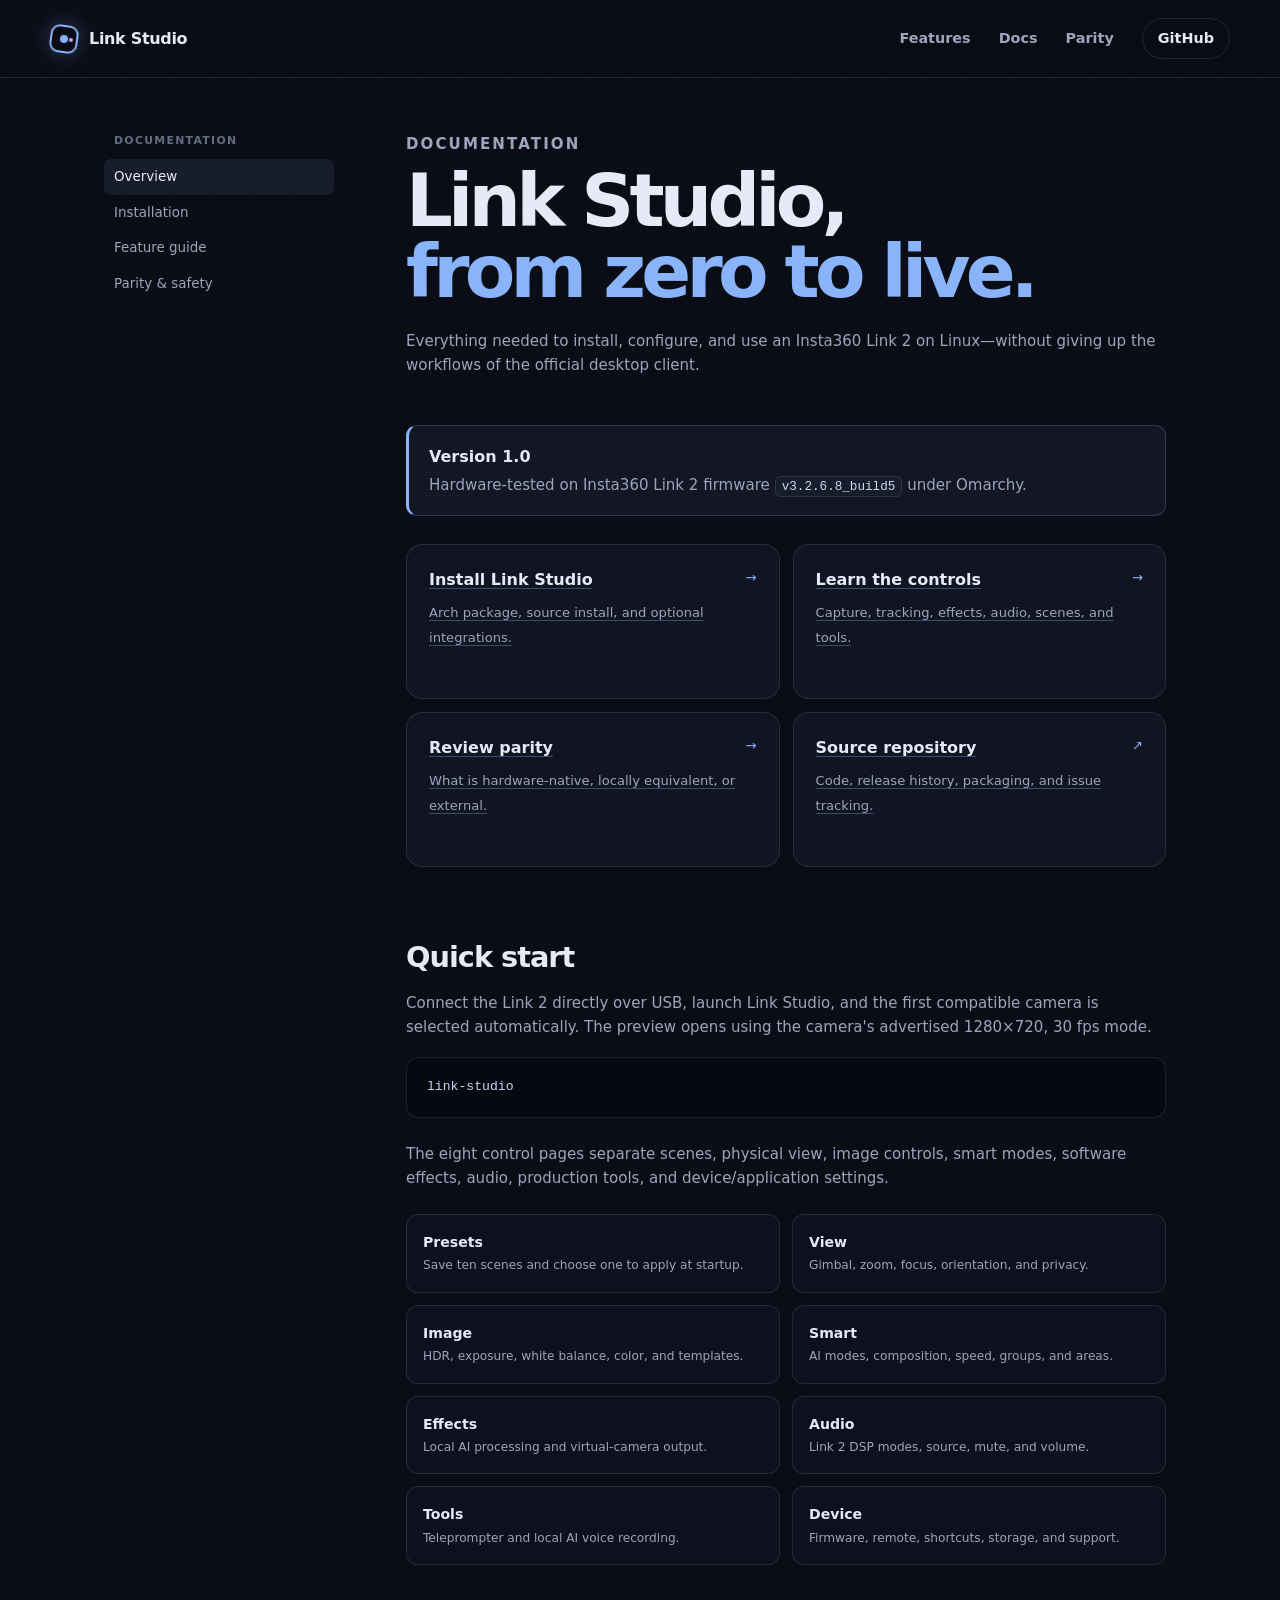
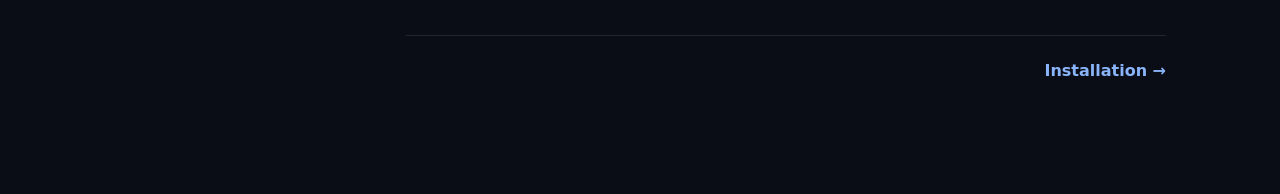
==== site/docs/index.html @ 76ee7421 "Initial Link Studio 1.0 release" ====
<!doctype html>
<html lang="en">
  <head>
    <meta charset="utf-8"><meta name="viewport" content="width=device-width, initial-scale=1">
    <meta name="theme-color" content="#101019">
    <meta name="description" content="Documentation for Link Studio, the native Linux controller for Insta360 Link webcams.">
    <meta property="og:title" content="Documentation · Link Studio"><meta property="og:description" content="Install, configure, and use Insta360 Link webcams on Linux."><meta property="og:type" content="website"><meta property="og:url" content="https://jweaver60.github.io/link-studio/docs/">
    <meta name="twitter:card" content="summary"><meta name="twitter:title" content="Documentation · Link Studio"><meta name="twitter:description" content="Install, configure, and use Insta360 Link webcams on Linux.">
    <title>Documentation · Link Studio</title>
    <link rel="stylesheet" href="../assets/styles.css"><link rel="stylesheet" href="../assets/docs.css">
  </head>
  <body>
    <a class="skip-link" href="#docs-main">Skip to content</a>
    <header class="site-header docs-header"><a class="brand" href="../"><span class="brand-mark" aria-hidden="true"><span></span></span><span>Link Studio</span></a><nav aria-label="Main navigation"><a href="../#features">Features</a><a href="./">Docs</a><a href="parity.html">Parity</a><a class="nav-github" href="https://github.com/jweaver60/link-studio">GitHub</a></nav></header>
    <main class="docs-layout" id="docs-main">
      <aside class="docs-sidebar" aria-label="Documentation"><p>Documentation</p><a aria-current="page" href="./">Overview</a><a href="installation.html">Installation</a><a href="features.html">Feature guide</a><a href="parity.html">Parity & safety</a></aside>
      <article class="docs-content">
        <p class="eyebrow">Documentation</p><h1>Link Studio,<br><span>from zero to live.</span></h1>
        <p class="docs-lede">Everything needed to install, configure, and use an Insta360 Link 2 on Linux—without giving up the workflows of the official desktop client.</p>
        <div class="callout"><strong>Version 1.0</strong><p>Hardware-tested on Insta360 Link 2 firmware <span class="inline-code">v3.2.6.8_build5</span> under Omarchy.</p></div>
        <div class="doc-card-grid">
          <a class="doc-card" href="installation.html"><span class="doc-arrow">→</span><b>Install Link Studio</b><span>Arch package, source install, and optional integrations.</span></a>
          <a class="doc-card" href="features.html"><span class="doc-arrow">→</span><b>Learn the controls</b><span>Capture, tracking, effects, audio, scenes, and tools.</span></a>
          <a class="doc-card" href="parity.html"><span class="doc-arrow">→</span><b>Review parity</b><span>What is hardware-native, locally equivalent, or external.</span></a>
          <a class="doc-card" href="https://github.com/jweaver60/link-studio"><span class="doc-arrow">↗</span><b>Source repository</b><span>Code, release history, packaging, and issue tracking.</span></a>
        </div>
        <h2 id="quick-start">Quick start</h2>
        <p>Connect the Link 2 directly over USB, launch Link Studio, and the first compatible camera is selected automatically. The preview opens using the camera's advertised 1280×720, 30 fps mode.</p>
        <div class="code-block">link-studio</div>
        <p>The eight control pages separate scenes, physical view, image controls, smart modes, software effects, audio, production tools, and device/application settings.</p>
        <div class="feature-list">
          <div><b>Presets</b><span>Save ten scenes and choose one to apply at startup.</span></div><div><b>View</b><span>Gimbal, zoom, focus, orientation, and privacy.</span></div>
          <div><b>Image</b><span>HDR, exposure, white balance, color, and templates.</span></div><div><b>Smart</b><span>AI modes, composition, speed, groups, and areas.</span></div>
          <div><b>Effects</b><span>Local AI processing and virtual-camera output.</span></div><div><b>Audio</b><span>Link 2 DSP modes, source, mute, and volume.</span></div>
          <div><b>Tools</b><span>Teleprompter and local AI voice recording.</span></div><div><b>Device</b><span>Firmware, remote, shortcuts, storage, and support.</span></div>
        </div>
        <div class="doc-footer-nav"><span></span><a href="installation.html">Installation →</a></div>
      </article>
    </main>
  </body>
</html>
---- site/assets/styles.css ----
:root {
  color-scheme: dark;
  --bg: #0b0d16;
  --surface: #111521;
  --surface-2: #181d2c;
  --line: rgba(205, 214, 244, 0.12);
  --text: #e7eaf6;
  --muted: #9ca5bc;
  --blue: #89b4fa;
  --blue-bright: #a6c8ff;
  --green: #a6e3a1;
  --mauve: #cba6f7;
  --yellow: #f9e2af;
  --red: #f38ba8;
  --max: 1180px;
  --radius: 24px;
  font-family: Inter, ui-sans-serif, system-ui, -apple-system, BlinkMacSystemFont, "Segoe UI", sans-serif;
}

* { box-sizing: border-box; }
html { scroll-behavior: smooth; }
body { margin: 0; background: var(--bg); color: var(--text); line-height: 1.6; overflow-x: hidden; }
body::before { content: ""; position: fixed; inset: 0; z-index: -2; background-image: linear-gradient(rgba(137,180,250,.035) 1px, transparent 1px), linear-gradient(90deg, rgba(137,180,250,.035) 1px, transparent 1px); background-size: 42px 42px; mask-image: linear-gradient(to bottom, black, transparent 75%); }
a { color: inherit; text-decoration: none; }
button, a { -webkit-tap-highlight-color: transparent; }
.skip-link { position: fixed; left: 1rem; top: -4rem; z-index: 100; padding: .7rem 1rem; background: var(--blue); color: #10131d; border-radius: 10px; font-weight: 750; }
.skip-link:focus { top: 1rem; }
.site-header { width: min(calc(100% - 40px), var(--max)); height: 78px; margin: 0 auto; display: flex; align-items: center; justify-content: space-between; }
.brand { display: inline-flex; gap: 11px; align-items: center; font-weight: 780; letter-spacing: -.02em; }
.brand-mark { width: 28px; height: 28px; display: grid; place-items: center; border: 2px solid var(--blue); border-radius: 9px; transform: rotate(8deg); box-shadow: 0 0 22px rgba(137,180,250,.28); }
.brand-mark span { display: block; width: 8px; height: 8px; background: var(--blue); border-radius: 50%; box-shadow: 7px 0 0 -2px var(--mauve); }
nav { display: flex; align-items: center; gap: 28px; color: var(--muted); font-size: .9rem; font-weight: 620; }
nav a:hover, nav a:focus-visible { color: var(--text); }
.nav-github { padding: 8px 15px; border: 1px solid var(--line); border-radius: 999px; color: var(--text); }
.preview-banner { min-height: 36px; padding: 7px 20px; display: flex; align-items: center; justify-content: center; gap: 10px; border-block: 1px solid rgba(249,226,175,.16); background: rgba(249,226,175,.05); color: var(--muted); font-size: .72rem; }
.preview-banner strong { color: var(--yellow); }
.section-shell { width: min(calc(100% - 40px), var(--max)); margin-inline: auto; }
.hero { min-height: 690px; padding: 74px 0 96px; display: grid; grid-template-columns: .9fr 1.1fr; align-items: center; gap: 64px; }
.eyebrow { margin: 0 0 16px; color: var(--blue); font-size: .76rem; letter-spacing: .14em; text-transform: uppercase; font-weight: 820; }
.status-dot, .live-dot { display: inline-block; width: 7px; height: 7px; margin-right: 7px; background: var(--green); border-radius: 50%; box-shadow: 0 0 12px rgba(166,227,161,.85); }
h1, h2, h3, p { text-wrap: pretty; }
h1 { margin: 0; max-width: 700px; font-size: clamp(3.2rem, 6vw, 5.9rem); line-height: .96; letter-spacing: -.065em; font-weight: 820; }
h1 span { color: var(--blue); }
.hero-lede { max-width: 590px; margin: 26px 0 30px; font-size: 1.12rem; color: var(--muted); }
.hero-actions, .cta-actions { display: flex; align-items: center; gap: 12px; flex-wrap: wrap; }
.button { min-height: 48px; display: inline-flex; align-items: center; justify-content: center; gap: 10px; padding: 0 20px; border-radius: 12px; font-weight: 760; font-size: .93rem; transition: transform .18s ease, border-color .18s ease, background .18s ease; }
.button:hover { transform: translateY(-2px); }
.button:focus-visible, button:focus-visible, a:focus-visible { outline: 2px solid var(--blue); outline-offset: 3px; }
.button.primary { background: var(--blue); color: #10131d; box-shadow: 0 12px 36px rgba(137,180,250,.2); }
.button.secondary { border: 1px solid var(--line); background: rgba(24,29,44,.65); }
.install-command { width: fit-content; min-width: 310px; margin-top: 18px; padding: 7px 7px 7px 16px; display: flex; align-items: center; justify-content: space-between; gap: 18px; border: 1px solid var(--line); background: #080a11; border-radius: 11px; color: #cdd6f4; }
.install-command code { font-size: .86rem; }
.install-command button { appearance: none; border: 0; padding: 7px 10px; border-radius: 7px; background: var(--surface-2); color: var(--muted); cursor: pointer; font-weight: 700; }
.microcopy { margin-top: 14px; color: #747e95; font-size: .76rem; }
.product-stage { position: relative; min-height: 510px; display: grid; place-items: center; perspective: 1200px; }
.ambient { position: absolute; border-radius: 50%; filter: blur(40px); opacity: .28; }
.ambient-one { width: 360px; height: 360px; background: var(--blue); right: 0; top: 40px; }
.ambient-two { width: 240px; height: 240px; background: var(--mauve); left: 50px; bottom: 0; }
.app-window { position: relative; z-index: 2; width: min(650px, 100%); overflow: hidden; border: 1px solid rgba(205,214,244,.18); border-radius: 18px; background: rgba(13,16,27,.94); box-shadow: 0 38px 100px rgba(0,0,0,.55), 0 0 0 1px rgba(137,180,250,.04) inset; transform: rotateY(-4deg) rotateX(2deg); }
.window-bar { height: 52px; padding: 0 16px; display: flex; align-items: center; justify-content: space-between; border-bottom: 1px solid var(--line); font-size: .72rem; color: var(--muted); }
.window-title, .window-device { display: flex; align-items: center; gap: 8px; }
.window-device .status-dot { margin: 0; width: 6px; height: 6px; }
.mini-mark { width: 16px; height: 16px; border: 1px solid var(--blue); border-radius: 5px; }
.app-body { display: grid; grid-template-columns: 1fr 210px; min-height: 360px; }
.preview-pane { padding: 13px; border-right: 1px solid var(--line); }
.camera-feed { height: 300px; position: relative; overflow: hidden; border-radius: 11px; background: radial-gradient(circle at 47% 25%, #354052 0, #222a38 28%, #121722 69%); }
.camera-feed::before { content: ""; position: absolute; inset: 0; background: linear-gradient(115deg, transparent 45%, rgba(137,180,250,.07)), linear-gradient(to top, rgba(6,8,13,.64), transparent 38%); }
.subject-silhouette { position: absolute; left: 50%; bottom: -8px; width: 170px; height: 260px; transform: translateX(-50%); }
.subject-silhouette .head { position: absolute; width: 78px; height: 88px; left: 46px; top: 16px; background: linear-gradient(145deg, #a9a3a0, #504c50); border-radius: 48% 48% 44% 44%; box-shadow: 0 4px 25px rgba(0,0,0,.35); }
.subject-silhouette .body { position: absolute; left: 5px; bottom: 0; width: 160px; height: 175px; background: linear-gradient(145deg, #3a526f, #171d2b); border-radius: 70px 70px 18px 18px; }
.focus-frame { position: absolute; z-index: 3; width: 205px; height: 258px; left: 50%; top: 27px; transform: translateX(-50%); }
.focus-frame span { position: absolute; width: 24px; height: 24px; border-color: var(--blue); border-style: solid; }
.focus-frame span:nth-child(1) { left: 0; top: 0; border-width: 2px 0 0 2px; }
.focus-frame span:nth-child(2) { right: 0; top: 0; border-width: 2px 2px 0 0; }
.focus-frame span:nth-child(3) { left: 0; bottom: 0; border-width: 0 0 2px 2px; }
.focus-frame span:nth-child(4) { right: 0; bottom: 0; border-width: 0 2px 2px 0; }
.feed-label { position: absolute; left: 12px; right: 12px; bottom: 10px; z-index: 4; color: #fff; font-size: .58rem; letter-spacing: .08em; }
.feed-label b { float: right; color: rgba(255,255,255,.68); font-weight: 600; letter-spacing: 0; }
.live-dot { width: 5px; height: 5px; margin-right: 4px; background: var(--red); box-shadow: 0 0 8px rgba(243,139,168,.8); }
.mode-row { display: flex; gap: 5px; padding-top: 10px; }
.mode { padding: 5px 7px; font-size: .53rem; color: var(--muted); background: var(--surface); border: 1px solid transparent; border-radius: 6px; }
.mode.active { color: var(--blue); border-color: rgba(137,180,250,.25); background: rgba(137,180,250,.08); }
.control-pane { padding: 15px 13px; }
.control-tabs { display: flex; justify-content: space-between; padding-bottom: 12px; border-bottom: 1px solid var(--line); font-size: .58rem; color: #6f7890; }
.control-tabs .active { color: var(--blue); }
.control-label { margin: 20px 0 9px; font-size: .52rem; letter-spacing: .12em; color: #687188; }
.control-row, .switch-row { min-height: 42px; margin-bottom: 7px; padding: 8px 9px; display: flex; align-items: center; justify-content: space-between; gap: 8px; background: var(--surface); border: 1px solid rgba(205,214,244,.07); border-radius: 7px; font-size: .56rem; color: var(--muted); }
.control-row b { max-width: 90px; text-align: right; color: #cdd6f4; font-weight: 600; }
.slider { height: 3px; margin: 24px 6px; border-radius: 5px; background: #30374a; }
.slider span { display: block; width: 65%; height: 100%; background: var(--blue); box-shadow: 0 0 7px var(--blue); }
.switch-row i { width: 25px; height: 14px; position: relative; border-radius: 10px; background: var(--blue); }
.switch-row i::after { content: ""; position: absolute; right: 2px; top: 2px; width: 10px; height: 10px; border-radius: 50%; background: #10131d; }
.theme-chip { margin-top: 22px; padding: 8px; text-align: center; border: 1px solid rgba(203,166,247,.17); border-radius: 7px; color: var(--mauve); font-size: .55rem; }
.theme-chip span { display: inline-block; width: 6px; height: 6px; margin-right: 4px; border-radius: 50%; background: var(--mauve); }
.float-card { position: absolute; z-index: 4; padding: 10px 13px; display: flex; align-items: center; gap: 9px; border: 1px solid rgba(205,214,244,.15); border-radius: 11px; background: rgba(17,21,33,.92); box-shadow: 0 16px 40px rgba(0,0,0,.36); backdrop-filter: blur(12px); }
.float-ai { left: 7px; bottom: 42px; }
.float-ai b, .float-ai small { display: block; }
.float-ai b, .float-theme b { font-size: .67rem; }
.float-ai small { color: var(--muted); font-size: .55rem; }
.float-icon { color: var(--green); font-size: 1.15rem; }
.float-theme { top: 48px; right: -12px; }
.palette-dot { width: 8px; height: 8px; border-radius: 50%; }
.palette-dot.blue { background: var(--blue); }.palette-dot.mauve { background: var(--mauve); }.palette-dot.green { background: var(--green); }
.trust-strip { min-height: 86px; padding: 0 20px; display: flex; align-items: center; justify-content: center; gap: clamp(20px, 4vw, 56px); flex-wrap: wrap; border-block: 1px solid var(--line); background: rgba(17,21,33,.5); color: #7e879d; font-size: .72rem; font-weight: 730; letter-spacing: .04em; }
.features { padding: 125px 0; }
.section-heading { max-width: 720px; margin-bottom: 52px; }
h2 { margin: 0; font-size: clamp(2.4rem, 5vw, 4.2rem); line-height: 1.04; letter-spacing: -.05em; }
.section-heading > p:last-child, .parity-copy > p:not(.eyebrow) { max-width: 620px; color: var(--muted); font-size: 1.05rem; }
.bento-grid { display: grid; grid-template-columns: repeat(2, 1fr); gap: 16px; }
.feature-card { min-height: 330px; position: relative; overflow: hidden; padding: 34px; border: 1px solid var(--line); border-radius: var(--radius); background: linear-gradient(145deg, rgba(24,29,44,.8), rgba(14,17,27,.86)); }
.feature-card::after { content: ""; width: 260px; height: 260px; position: absolute; right: -120px; bottom: -140px; border-radius: 50%; background: var(--blue); filter: blur(90px); opacity: .08; }
.feature-large { min-height: 430px; }
.feature-wide { grid-column: 1 / -1; min-height: 310px; display: grid; grid-template-columns: 1fr 1fr; }
.feature-icon { width: 38px; height: 38px; display: grid; place-items: center; margin-bottom: 40px; border: 1px solid rgba(137,180,250,.26); border-radius: 10px; color: var(--blue); background: rgba(137,180,250,.08); font-size: 1.15rem; }
.accent-green { color: var(--green); border-color: rgba(166,227,161,.25); background: rgba(166,227,161,.07); }
.accent-mauve { color: var(--mauve); border-color: rgba(203,166,247,.25); background: rgba(203,166,247,.07); }
.accent-yellow { color: var(--yellow); border-color: rgba(249,226,175,.25); background: rgba(249,226,175,.07); }
.card-kicker { margin: 0 0 8px; color: var(--blue); font-size: .65rem; font-weight: 820; letter-spacing: .12em; }
.feature-card h3 { margin: 0; font-size: 1.75rem; letter-spacing: -.035em; }
.feature-card > p:not(.card-kicker), .feature-copy > p:not(.card-kicker), .theme-card > div > p:not(.card-kicker) { max-width: 530px; color: var(--muted); font-size: .92rem; }
.ptz-demo { width: 176px; display: grid; grid-template-columns: repeat(3, 48px); gap: 7px; margin: 32px 0 0 auto; transform: rotate(-3deg); }
.ptz-demo button { width: 48px; height: 42px; border: 1px solid var(--line); border-radius: 10px; background: #0e111b; color: var(--muted); }
.ptz-demo button:first-child, .ptz-demo button:last-child { grid-column: 2; }.ptz-demo button:nth-child(2) { grid-row: 2; }.ptz-demo .center { grid-row: 2; }.ptz-demo button:nth-child(4) { grid-row: 2; }
.theme-card { display: flex; justify-content: space-between; gap: 30px; }
.palette { align-self: flex-end; display: flex; flex-direction: column; gap: 8px; }
.palette span { display: block; width: 46px; height: 46px; border-radius: 12px; background: var(--swatch); box-shadow: 0 8px 20px rgba(0,0,0,.24); }
.feature-copy { align-self: center; }
.remote-demo { display: grid; place-items: center; }
.phone { width: 168px; height: 274px; position: relative; padding: 36px 15px 15px; border: 2px solid #30384b; border-radius: 28px; background: #090b12; box-shadow: 0 25px 45px rgba(0,0,0,.38); text-align: center; transform: rotate(6deg); }
.notch { position: absolute; top: 8px; left: 55px; width: 58px; height: 15px; border-radius: 10px; background: #1d2331; }
.phone b, .phone small { display: block; }.phone b { font-size: .75rem; }.phone small { margin-top: 7px; color: var(--green); font-size: .5rem; }
.remote-pad { margin-top: 34px; line-height: 2.7; color: var(--blue); font-size: .68rem; word-spacing: 14px; }
.parity-section { padding: 120px 0; display: grid; grid-template-columns: .9fr 1.1fr; gap: 100px; align-items: center; border-top: 1px solid var(--line); }
.text-link { display: inline-flex; gap: 8px; margin-top: 16px; color: var(--blue); font-weight: 760; }
.parity-list { border-top: 1px solid var(--line); }
.parity-list > div { min-height: 88px; display: grid; grid-template-columns: 42px 1fr 28px; align-items: center; gap: 18px; border-bottom: 1px solid var(--line); }
.parity-list > div > span { color: #596176; font-family: ui-monospace, monospace; font-size: .7rem; }
.parity-list p { margin: 0; }.parity-list b, .parity-list small { display: block; }.parity-list b { font-size: .92rem; }.parity-list small { color: var(--muted); font-size: .74rem; }
.parity-list i { display: grid; place-items: center; width: 24px; height: 24px; border-radius: 50%; background: rgba(166,227,161,.1); color: var(--green); font-style: normal; font-size: .7rem; }
.cta { margin-bottom: 110px; padding: 60px; display: flex; justify-content: space-between; align-items: end; gap: 30px; border: 1px solid rgba(137,180,250,.18); border-radius: 28px; background: radial-gradient(circle at 20% 130%, rgba(137,180,250,.22), transparent 42%), var(--surface); }
.cta h2 { font-size: clamp(2.2rem, 4vw, 3.4rem); }
footer { width: min(calc(100% - 40px), var(--max)); min-height: 120px; margin: 0 auto; display: grid; grid-template-columns: 1fr 1.5fr 1fr; align-items: center; gap: 24px; border-top: 1px solid var(--line); color: var(--muted); font-size: .75rem; }
footer p { text-align: center; } footer > div:last-child { display: flex; justify-content: flex-end; gap: 20px; }
.copy-toast { position: fixed; z-index: 100; left: 50%; bottom: 24px; padding: 10px 16px; transform: translate(-50%, 80px); opacity: 0; border: 1px solid var(--line); border-radius: 10px; background: var(--surface-2); color: var(--text); font-size: .8rem; transition: .2s ease; }
.copy-toast.visible { transform: translate(-50%, 0); opacity: 1; }

@media (max-width: 900px) {
  nav a:not(.nav-github) { display: none; }
  .hero { grid-template-columns: 1fr; padding-top: 60px; }
  .hero-copy { text-align: center; }.hero-lede { margin-inline: auto; }.hero-actions { justify-content: center; }.install-command { margin-inline: auto; }.product-stage { min-height: 490px; }
  .parity-section { grid-template-columns: 1fr; gap: 50px; }
  .cta { align-items: flex-start; flex-direction: column; }
}

@media (max-width: 650px) {
  .section-shell, .site-header, footer { width: min(calc(100% - 28px), var(--max)); }
  .site-header { height: 66px; }
  .preview-banner { align-items: flex-start; flex-direction: column; gap: 0; }
  h1 { font-size: clamp(3rem, 15vw, 4.4rem); }
  .hero { padding: 48px 0 70px; gap: 30px; }
  .product-stage { min-height: 370px; }
  .app-window { transform: none; }.app-body { grid-template-columns: 1fr 150px; }.camera-feed { height: 220px; }.subject-silhouette { transform: translateX(-50%) scale(.75); transform-origin: bottom; }.focus-frame { height: 190px; width: 150px; }.control-pane { padding: 11px 8px; }.control-row { font-size: .48rem; }.float-card { display: none; }
  .trust-strip { padding-block: 24px; }
  .features { padding: 90px 0; }.bento-grid { grid-template-columns: 1fr; }.feature-wide { grid-column: auto; grid-template-columns: 1fr; }.feature-card { padding: 27px; }.remote-demo { margin-top: 20px; }
  .theme-card { flex-direction: column; }.palette { flex-direction: row; align-self: flex-start; }.palette span { width: 38px; height: 38px; }
  .parity-section { padding: 90px 0; }.cta { padding: 36px 27px; margin-bottom: 70px; }
  footer { padding: 30px 0; grid-template-columns: 1fr; text-align: center; }footer p { text-align: center; }footer > div:last-child { justify-content: center; }
}

@media (prefers-reduced-motion: reduce) {
  html { scroll-behavior: auto; }
  *, *::before, *::after { transition-duration: .01ms !important; animation-duration: .01ms !important; }
}
---- site/assets/docs.css ----
.docs-header { position: sticky; top: 0; z-index: 20; width: 100%; padding-inline: max(20px, calc((100% - var(--max)) / 2)); background: rgba(11,13,22,.86); border-bottom: 1px solid var(--line); backdrop-filter: blur(18px); }
.docs-layout { width: min(calc(100% - 40px), var(--max)); margin: 0 auto; display: grid; grid-template-columns: 220px minmax(0, 760px); gap: 72px; justify-content: center; padding: 54px 0 110px; }
.docs-sidebar { position: sticky; top: 118px; height: fit-content; }
.docs-sidebar p { margin: 0 0 10px; color: #626c83; font-size: .68rem; font-weight: 800; letter-spacing: .12em; text-transform: uppercase; }
.docs-sidebar a { display: block; padding: 7px 10px; margin-left: -10px; border-radius: 7px; color: var(--muted); font-size: .84rem; }
.docs-sidebar a:hover, .docs-sidebar a[aria-current="page"] { color: var(--text); background: var(--surface-2); }
.docs-content { min-width: 0; }
.docs-content .eyebrow { margin-bottom: 10px; }
.docs-content h1 { max-width: none; font-size: clamp(2.8rem, 6vw, 4.6rem); }
.docs-lede { margin: 22px 0 48px; color: var(--muted); font-size: 1.08rem; }
.docs-content h2 { margin: 64px 0 18px; padding-top: 12px; font-size: 1.8rem; letter-spacing: -.035em; }
.docs-content h3 { margin: 34px 0 10px; font-size: 1.13rem; }
.docs-content p, .docs-content li { color: var(--muted); font-size: .94rem; }
.docs-content strong { color: var(--text); }
.docs-content a:not(.button) { color: var(--blue); text-decoration: underline; text-decoration-color: rgba(137,180,250,.35); text-underline-offset: 3px; }
.docs-content ul, .docs-content ol { padding-left: 1.35rem; }.docs-content li { margin: .45rem 0; }
.doc-card-grid { display: grid; grid-template-columns: repeat(2, 1fr); gap: 13px; margin-top: 26px; }
.doc-card { min-height: 155px; padding: 22px; border: 1px solid var(--line); border-radius: 16px; background: var(--surface); transition: border-color .15s ease, transform .15s ease; }
.doc-card:hover { transform: translateY(-2px); border-color: rgba(137,180,250,.36); }
.doc-card b { display: block; margin-bottom: 6px; color: var(--text); }.doc-card span { color: var(--muted); font-size: .82rem; }
.doc-card .doc-arrow { float: right; color: var(--blue); }
.callout { margin: 28px 0; padding: 18px 20px; border: 1px solid rgba(137,180,250,.22); border-left: 3px solid var(--blue); border-radius: 11px; background: rgba(137,180,250,.06); }
.callout.warning { border-color: rgba(249,226,175,.22); border-left-color: var(--yellow); background: rgba(249,226,175,.05); }
.callout p { margin: 0; }.callout strong { display: block; margin-bottom: 3px; }
.code-block { position: relative; margin: 18px 0 24px; padding: 18px 20px; overflow-x: auto; border: 1px solid var(--line); border-radius: 12px; background: #070910; color: #cdd6f4; font: .82rem/1.7 ui-monospace, SFMono-Regular, Consolas, monospace; white-space: pre; }
.inline-code { padding: .15rem .38rem; border: 1px solid var(--line); border-radius: 5px; background: var(--surface-2); color: #cdd6f4; font: .84em ui-monospace, monospace; }
.feature-list { display: grid; grid-template-columns: repeat(2, 1fr); gap: 12px; margin: 24px 0; }
.feature-list > div { padding: 16px; border: 1px solid var(--line); border-radius: 12px; background: rgba(17,21,33,.7); }
.feature-list b, .feature-list span { display: block; }.feature-list b { font-size: .88rem; }.feature-list span { margin-top: 3px; color: var(--muted); font-size: .76rem; }
.parity-table { width: 100%; margin: 24px 0; border-collapse: collapse; border: 1px solid var(--line); font-size: .8rem; }
.parity-table th, .parity-table td { padding: 12px 13px; border-bottom: 1px solid var(--line); text-align: left; vertical-align: top; }
.parity-table th { color: var(--muted); background: var(--surface); font-size: .66rem; letter-spacing: .08em; text-transform: uppercase; }
.status-complete { color: var(--green); font-weight: 800; }.status-local { color: var(--blue); font-weight: 800; }
.doc-footer-nav { margin-top: 70px; padding-top: 22px; display: flex; justify-content: space-between; border-top: 1px solid var(--line); }
.doc-footer-nav a { text-decoration: none !important; font-weight: 720; }
@media (max-width: 800px) { .docs-header nav a:not(.nav-github) { display: none; }.docs-layout { grid-template-columns: 1fr; gap: 24px; padding-top: 30px; }.docs-sidebar { position: static; display: flex; gap: 6px; overflow-x: auto; padding-bottom: 8px; }.docs-sidebar p { display: none; }.docs-sidebar a { flex: 0 0 auto; margin: 0; }.doc-card-grid, .feature-list { grid-template-columns: 1fr; } }
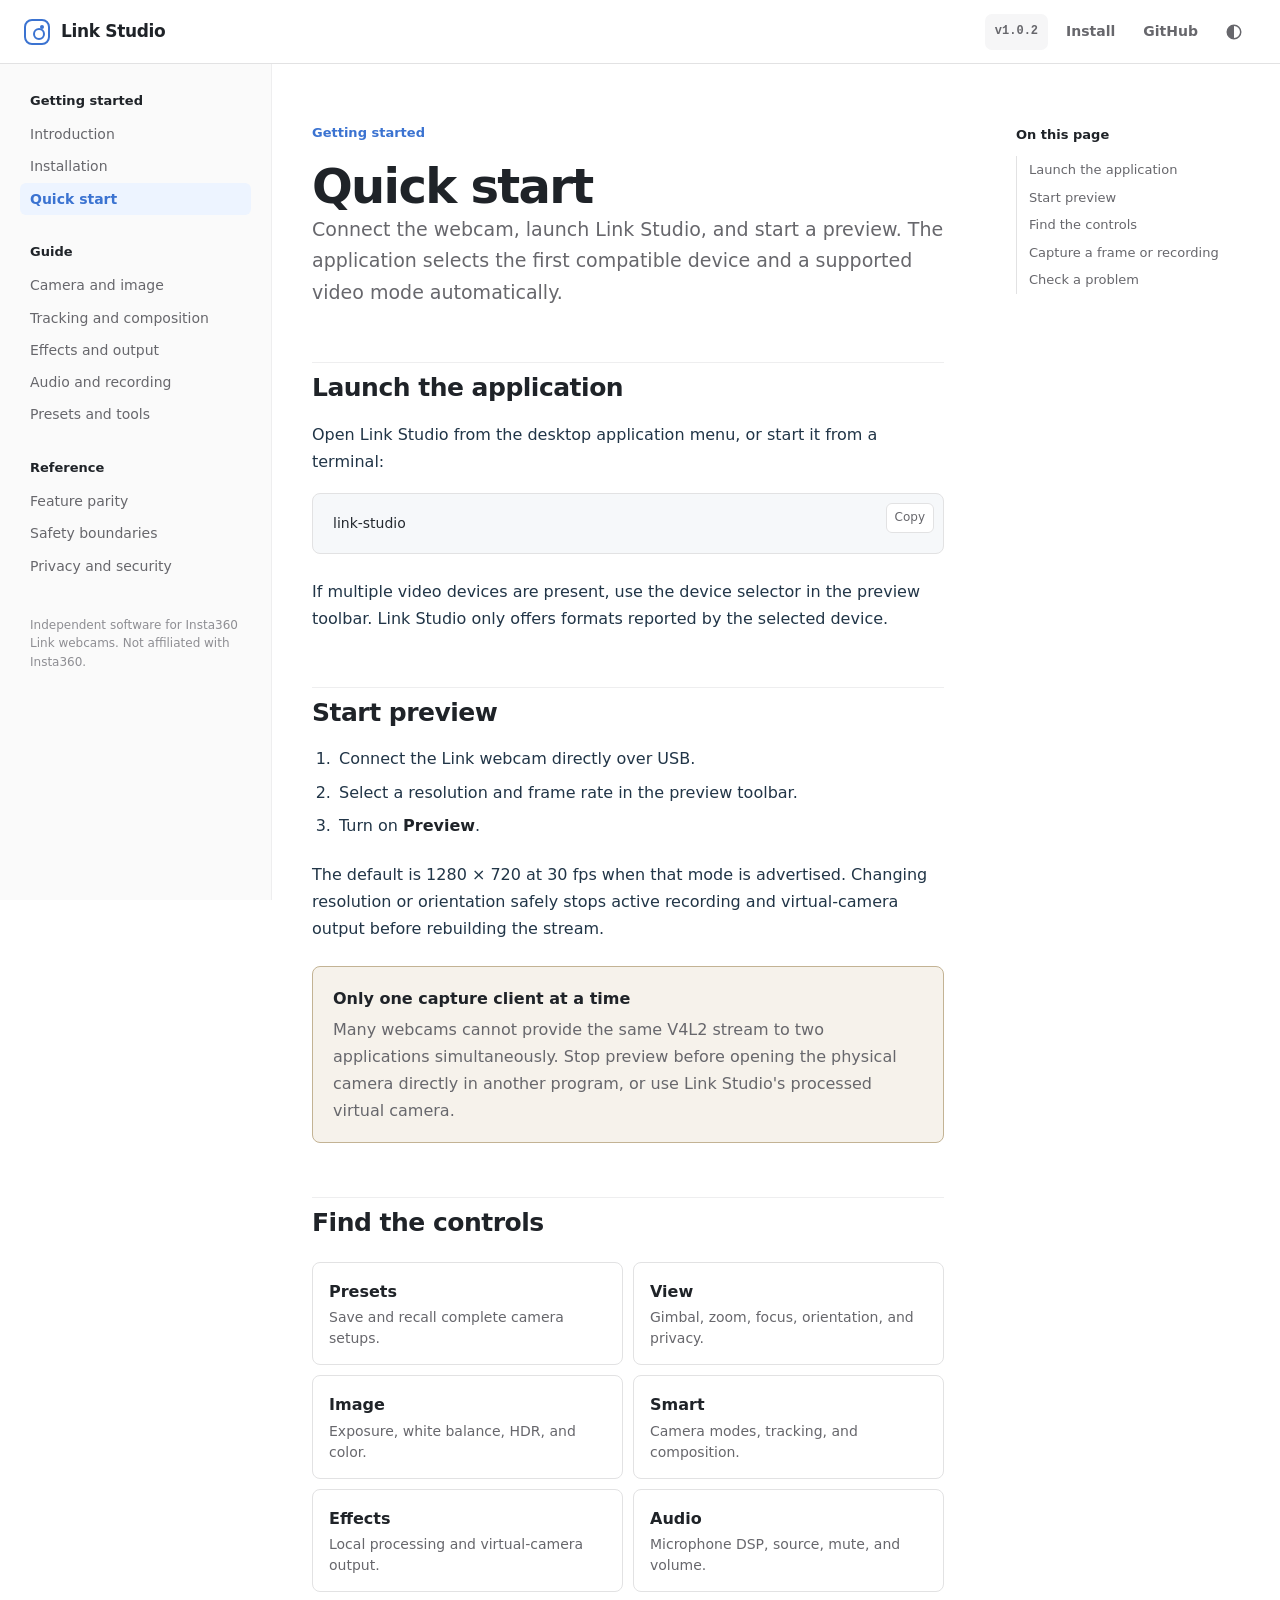
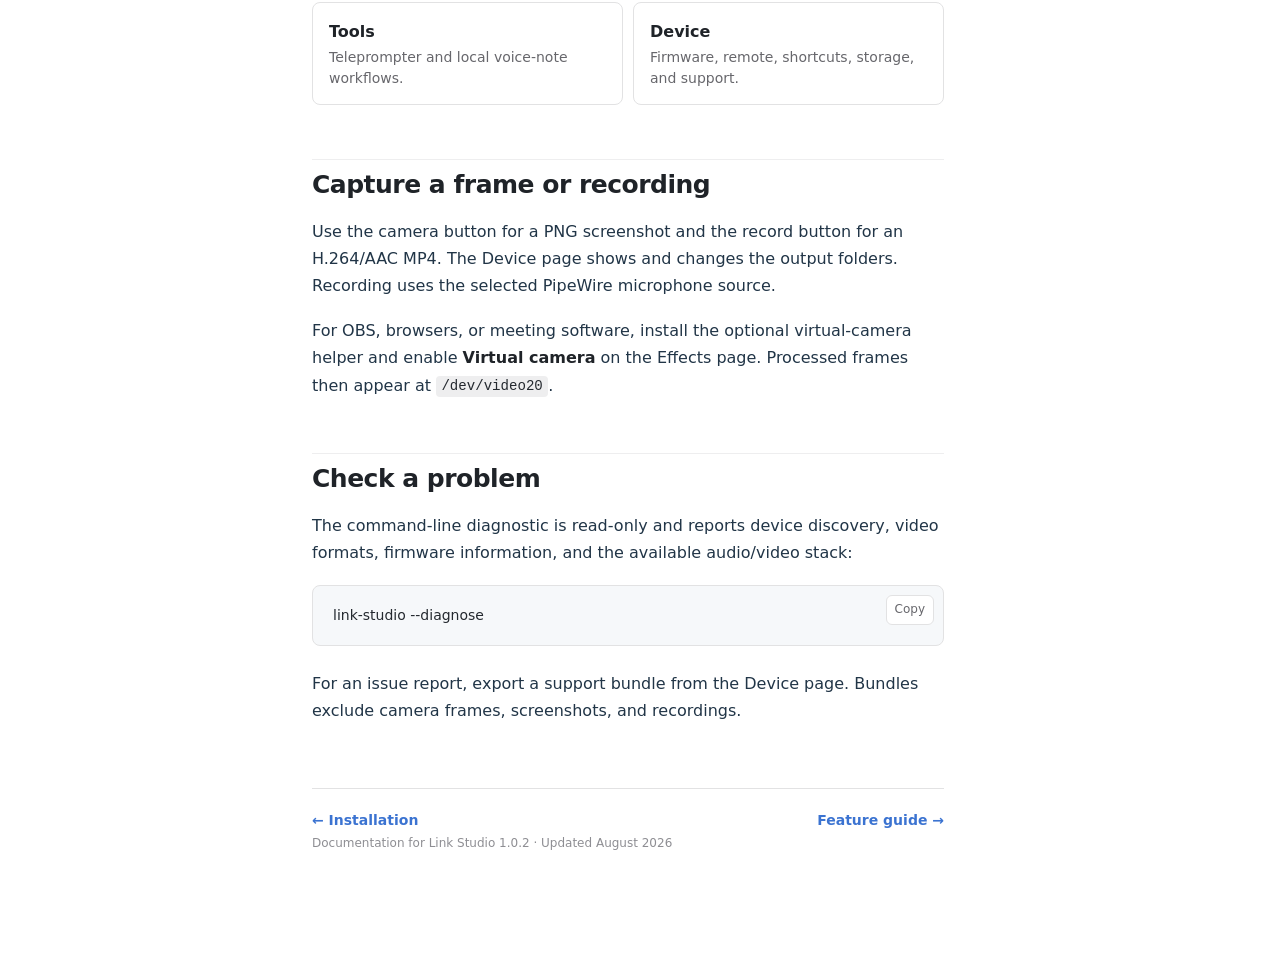
==== commit 3582044b: "Replace Pages site with documentation guide" ====
--- a/site/docs/index.html
+++ b/site/docs/index.html
@@ -1,41 +1,93 @@
 <!doctype html>
 <html lang="en">
   <head>
-    <meta charset="utf-8"><meta name="viewport" content="width=device-width, initial-scale=1">
-    <meta name="theme-color" content="#101019">
-    <meta name="description" content="Documentation for Link Studio, the native Linux controller for Insta360 Link webcams.">
-    <meta property="og:title" content="Documentation · Link Studio"><meta property="og:description" content="Install, configure, and use Insta360 Link webcams on Linux."><meta property="og:type" content="website"><meta property="og:url" content="https://jweaver60.github.io/link-studio/docs/">
-    <meta name="twitter:card" content="summary"><meta name="twitter:title" content="Documentation · Link Studio"><meta name="twitter:description" content="Install, configure, and use Insta360 Link webcams on Linux.">
-    <title>Documentation · Link Studio</title>
-    <link rel="stylesheet" href="../assets/styles.css"><link rel="stylesheet" href="../assets/docs.css">
+    <meta charset="utf-8">
+    <meta name="viewport" content="width=device-width, initial-scale=1">
+    <meta name="theme-color" content="#ffffff">
+    <meta name="description" content="Quick start guide for Link Studio on Linux.">
+    <meta property="og:title" content="Quick start · Link Studio">
+    <meta property="og:description" content="Connect a webcam, start preview, and find the main Link Studio controls.">
+    <meta property="og:type" content="article">
+    <meta property="og:url" content="https://jweaver60.github.io/link-studio/docs/">
+    <title>Quick start · Link Studio</title>
+    <link rel="stylesheet" href="../assets/styles.css">
+    <script src="../assets/site.js" defer></script>
   </head>
   <body>
-    <a class="skip-link" href="#docs-main">Skip to content</a>
-    <header class="site-header docs-header"><a class="brand" href="../"><span class="brand-mark" aria-hidden="true"><span></span></span><span>Link Studio</span></a><nav aria-label="Main navigation"><a href="../#features">Features</a><a href="./">Docs</a><a href="parity.html">Parity</a><a class="nav-github" href="https://github.com/jweaver60/link-studio">GitHub</a></nav></header>
-    <main class="docs-layout" id="docs-main">
-      <aside class="docs-sidebar" aria-label="Documentation"><p>Documentation</p><a aria-current="page" href="./">Overview</a><a href="installation.html">Installation</a><a href="features.html">Feature guide</a><a href="parity.html">Parity & safety</a></aside>
-      <article class="docs-content">
-        <p class="eyebrow">Documentation</p><h1>Link Studio,<br><span>from zero to live.</span></h1>
-        <p class="docs-lede">Everything needed to install, configure, and use an Insta360 Link 2 on Linux—without giving up the workflows of the official desktop client.</p>
-        <div class="callout"><strong>Version 1.0</strong><p>Hardware-tested on Insta360 Link 2 firmware <span class="inline-code">v3.2.6.8_build5</span> under Omarchy.</p></div>
-        <div class="doc-card-grid">
-          <a class="doc-card" href="installation.html"><span class="doc-arrow">→</span><b>Install Link Studio</b><span>Arch package, source install, and optional integrations.</span></a>
-          <a class="doc-card" href="features.html"><span class="doc-arrow">→</span><b>Learn the controls</b><span>Capture, tracking, effects, audio, scenes, and tools.</span></a>
-          <a class="doc-card" href="parity.html"><span class="doc-arrow">→</span><b>Review parity</b><span>What is hardware-native, locally equivalent, or external.</span></a>
-          <a class="doc-card" href="https://github.com/jweaver60/link-studio"><span class="doc-arrow">↗</span><b>Source repository</b><span>Code, release history, packaging, and issue tracking.</span></a>
+    <a class="skip-link" href="#main">Skip to content</a>
+    <header class="site-header">
+      <a class="header-brand" href="../" aria-label="Link Studio documentation home"><span class="brand-mark" aria-hidden="true"></span><span>Link Studio</span></a>
+      <div class="header-content">
+        <span class="version-pill">v1.0.2</span>
+        <a class="header-link" href="installation.html">Install</a>
+        <a class="header-link" href="https://github.com/jweaver60/link-studio">GitHub</a>
+        <button class="icon-button" type="button" data-theme-toggle aria-label="Change color theme"><svg viewBox="0 0 24 24" aria-hidden="true"><path d="M12 2a10 10 0 1 0 10 10A10.01 10.01 0 0 0 12 2Zm0 18V4a8 8 0 0 1 0 16Z"/></svg></button>
+        <button class="icon-button menu-button" type="button" data-sidebar-toggle aria-label="Open documentation navigation" aria-expanded="false"><svg viewBox="0 0 24 24" aria-hidden="true"><path d="M4 6h16v2H4zm0 5h16v2H4zm0 5h16v2H4z"/></svg></button>
+      </div>
+    </header>
+
+    <div class="docs-shell">
+      <aside class="docs-sidebar" aria-label="Documentation navigation">
+        <nav>
+          <section class="sidebar-section"><h2>Getting started</h2><a href="../">Introduction</a><a href="installation.html">Installation</a><a aria-current="page" href="./">Quick start</a></section>
+          <section class="sidebar-section"><h2>Guide</h2><a href="features.html#camera">Camera and image</a><a href="features.html#tracking">Tracking and composition</a><a href="features.html#effects">Effects and output</a><a href="features.html#audio">Audio and recording</a><a href="features.html#workflows">Presets and tools</a></section>
+          <section class="sidebar-section"><h2>Reference</h2><a href="parity.html">Feature parity</a><a href="parity.html#boundaries">Safety boundaries</a><a href="parity.html#privacy">Privacy and security</a></section>
+        </nav>
+        <p class="sidebar-meta">Independent software for Insta360 Link webcams. Not affiliated with Insta360.</p>
+      </aside>
+      <button class="sidebar-backdrop" type="button" aria-label="Close documentation navigation"></button>
+
+      <main class="docs-stage" id="main">
+        <div class="docs-grid">
+          <article class="docs-content">
+            <p class="page-label">Getting started</p>
+            <h1>Quick start</h1>
+            <p class="page-description">Connect the webcam, launch Link Studio, and start a preview. The application selects the first compatible device and a supported video mode automatically.</p>
+
+            <h2 id="launch">Launch the application</h2>
+            <p>Open Link Studio from the desktop application menu, or start it from a terminal:</p>
+            <div class="code-block">link-studio</div>
+            <p>If multiple video devices are present, use the device selector in the preview toolbar. Link Studio only offers formats reported by the selected device.</p>
+
+            <h2 id="preview">Start preview</h2>
+            <ol>
+              <li>Connect the Link webcam directly over USB.</li>
+              <li>Select a resolution and frame rate in the preview toolbar.</li>
+              <li>Turn on <strong>Preview</strong>.</li>
+            </ol>
+            <p>The default is 1280 × 720 at 30 fps when that mode is advertised. Changing resolution or orientation safely stops active recording and virtual-camera output before rebuilding the stream.</p>
+            <div class="callout warning">
+              <strong>Only one capture client at a time</strong>
+              <p>Many webcams cannot provide the same V4L2 stream to two applications simultaneously. Stop preview before opening the physical camera directly in another program, or use Link Studio's processed virtual camera.</p>
+            </div>
+
+            <h2 id="controls">Find the controls</h2>
+            <div class="reference-grid">
+              <div><strong>Presets</strong><span>Save and recall complete camera setups.</span></div>
+              <div><strong>View</strong><span>Gimbal, zoom, focus, orientation, and privacy.</span></div>
+              <div><strong>Image</strong><span>Exposure, white balance, HDR, and color.</span></div>
+              <div><strong>Smart</strong><span>Camera modes, tracking, and composition.</span></div>
+              <div><strong>Effects</strong><span>Local processing and virtual-camera output.</span></div>
+              <div><strong>Audio</strong><span>Microphone DSP, source, mute, and volume.</span></div>
+              <div><strong>Tools</strong><span>Teleprompter and local voice-note workflows.</span></div>
+              <div><strong>Device</strong><span>Firmware, remote, shortcuts, storage, and support.</span></div>
+            </div>
+
+            <h2 id="capture">Capture a frame or recording</h2>
+            <p>Use the camera button for a PNG screenshot and the record button for an H.264/AAC MP4. The Device page shows and changes the output folders. Recording uses the selected PipeWire microphone source.</p>
+            <p>For OBS, browsers, or meeting software, install the optional virtual-camera helper and enable <strong>Virtual camera</strong> on the Effects page. Processed frames then appear at <code>/dev/video20</code>.</p>
+
+            <h2 id="diagnose">Check a problem</h2>
+            <p>The command-line diagnostic is read-only and reports device discovery, video formats, firmware information, and the available audio/video stack:</p>
+            <div class="code-block">link-studio --diagnose</div>
+            <p>For an issue report, export a support bundle from the Device page. Bundles exclude camera frames, screenshots, and recordings.</p>
+
+            <nav class="page-nav" aria-label="Previous and next pages"><a href="installation.html">← Installation</a><a href="features.html">Feature guide →</a></nav>
+            <p class="page-footer">Documentation for Link Studio 1.0.2 · Updated August 2026</p>
+          </article>
+          <aside class="page-toc" aria-label="On this page"><h2>On this page</h2><a href="#launch">Launch the application</a><a href="#preview">Start preview</a><a href="#controls">Find the controls</a><a href="#capture">Capture a frame or recording</a><a href="#diagnose">Check a problem</a></aside>
         </div>
-        <h2 id="quick-start">Quick start</h2>
-        <p>Connect the Link 2 directly over USB, launch Link Studio, and the first compatible camera is selected automatically. The preview opens using the camera's advertised 1280×720, 30 fps mode.</p>
-        <div class="code-block">link-studio</div>
-        <p>The eight control pages separate scenes, physical view, image controls, smart modes, software effects, audio, production tools, and device/application settings.</p>
-        <div class="feature-list">
-          <div><b>Presets</b><span>Save ten scenes and choose one to apply at startup.</span></div><div><b>View</b><span>Gimbal, zoom, focus, orientation, and privacy.</span></div>
-          <div><b>Image</b><span>HDR, exposure, white balance, color, and templates.</span></div><div><b>Smart</b><span>AI modes, composition, speed, groups, and areas.</span></div>
-          <div><b>Effects</b><span>Local AI processing and virtual-camera output.</span></div><div><b>Audio</b><span>Link 2 DSP modes, source, mute, and volume.</span></div>
-          <div><b>Tools</b><span>Teleprompter and local AI voice recording.</span></div><div><b>Device</b><span>Firmware, remote, shortcuts, storage, and support.</span></div>
-        </div>
-        <div class="doc-footer-nav"><span></span><a href="installation.html">Installation →</a></div>
-      </article>
-    </main>
+      </main>
+    </div>
   </body>
 </html>
--- a/site/assets/styles.css
+++ b/site/assets/styles.css
@@ -1,173 +1,435 @@
 :root {
+  color-scheme: light;
+  --bg: #ffffff;
+  --header: rgba(255, 255, 255, 0.9);
+  --sidebar: #fafafa;
+  --surface: #f6f6f7;
+  --surface-strong: #eeeeef;
+  --border: #e2e2e3;
+  --border-soft: #eeeeef;
+  --text: #213547;
+  --heading: #1f2328;
+  --muted: #67676c;
+  --muted-2: #8e8e93;
+  --accent: #3b73d1;
+  --accent-hover: #285daf;
+  --accent-soft: #edf4ff;
+  --accent-border: #c9dcfb;
+  --code-bg: #f6f8fa;
+  --code-text: #24292f;
+  --success: #237a45;
+  --warning: #8a5b00;
+  --header-height: 64px;
+  --sidebar-width: 272px;
+  --toc-width: 224px;
+  --content-width: 752px;
+  --shadow: 0 1px 2px rgba(31, 35, 40, 0.04), 0 8px 24px rgba(66, 74, 83, 0.06);
+  font-family: Inter, ui-sans-serif, system-ui, -apple-system, BlinkMacSystemFont, "Segoe UI", sans-serif;
+}
+
+:root[data-theme="dark"] {
   color-scheme: dark;
-  --bg: #0b0d16;
-  --surface: #111521;
-  --surface-2: #181d2c;
-  --line: rgba(205, 214, 244, 0.12);
-  --text: #e7eaf6;
-  --muted: #9ca5bc;
-  --blue: #89b4fa;
-  --blue-bright: #a6c8ff;
-  --green: #a6e3a1;
-  --mauve: #cba6f7;
-  --yellow: #f9e2af;
-  --red: #f38ba8;
-  --max: 1180px;
-  --radius: 24px;
-  font-family: Inter, ui-sans-serif, system-ui, -apple-system, BlinkMacSystemFont, "Segoe UI", sans-serif;
+  --bg: #1b1b1f;
+  --header: rgba(27, 27, 31, 0.9);
+  --sidebar: #17171a;
+  --surface: #242428;
+  --surface-strong: #2b2b30;
+  --border: #34343a;
+  --border-soft: #29292e;
+  --text: #c9c9d1;
+  --heading: #f0f0f2;
+  --muted: #a1a1aa;
+  --muted-2: #767680;
+  --accent: #79a8ff;
+  --accent-hover: #9abdff;
+  --accent-soft: #202d42;
+  --accent-border: #344e74;
+  --code-bg: #141417;
+  --code-text: #d7dae0;
+  --success: #72c68f;
+  --warning: #e2b65d;
+  --shadow: none;
+}
+
+@media (prefers-color-scheme: dark) {
+  :root:not([data-theme="light"]) {
+    color-scheme: dark;
+    --bg: #1b1b1f;
+    --header: rgba(27, 27, 31, 0.9);
+    --sidebar: #17171a;
+    --surface: #242428;
+    --surface-strong: #2b2b30;
+    --border: #34343a;
+    --border-soft: #29292e;
+    --text: #c9c9d1;
+    --heading: #f0f0f2;
+    --muted: #a1a1aa;
+    --muted-2: #767680;
+    --accent: #79a8ff;
+    --accent-hover: #9abdff;
+    --accent-soft: #202d42;
+    --accent-border: #344e74;
+    --code-bg: #141417;
+    --code-text: #d7dae0;
+    --success: #72c68f;
+    --warning: #e2b65d;
+    --shadow: none;
+  }
 }
 
 * { box-sizing: border-box; }
-html { scroll-behavior: smooth; }
-body { margin: 0; background: var(--bg); color: var(--text); line-height: 1.6; overflow-x: hidden; }
-body::before { content: ""; position: fixed; inset: 0; z-index: -2; background-image: linear-gradient(rgba(137,180,250,.035) 1px, transparent 1px), linear-gradient(90deg, rgba(137,180,250,.035) 1px, transparent 1px); background-size: 42px 42px; mask-image: linear-gradient(to bottom, black, transparent 75%); }
-a { color: inherit; text-decoration: none; }
+html { scroll-behavior: smooth; scroll-padding-top: calc(var(--header-height) + 24px); }
+body { margin: 0; background: var(--bg); color: var(--text); font-size: 16px; line-height: 1.7; }
+body.sidebar-open { overflow: hidden; }
+a { color: var(--accent); text-decoration: none; }
+a:hover { color: var(--accent-hover); }
+button, input { font: inherit; }
 button, a { -webkit-tap-highlight-color: transparent; }
-.skip-link { position: fixed; left: 1rem; top: -4rem; z-index: 100; padding: .7rem 1rem; background: var(--blue); color: #10131d; border-radius: 10px; font-weight: 750; }
-.skip-link:focus { top: 1rem; }
-.site-header { width: min(calc(100% - 40px), var(--max)); height: 78px; margin: 0 auto; display: flex; align-items: center; justify-content: space-between; }
-.brand { display: inline-flex; gap: 11px; align-items: center; font-weight: 780; letter-spacing: -.02em; }
-.brand-mark { width: 28px; height: 28px; display: grid; place-items: center; border: 2px solid var(--blue); border-radius: 9px; transform: rotate(8deg); box-shadow: 0 0 22px rgba(137,180,250,.28); }
-.brand-mark span { display: block; width: 8px; height: 8px; background: var(--blue); border-radius: 50%; box-shadow: 7px 0 0 -2px var(--mauve); }
-nav { display: flex; align-items: center; gap: 28px; color: var(--muted); font-size: .9rem; font-weight: 620; }
-nav a:hover, nav a:focus-visible { color: var(--text); }
-.nav-github { padding: 8px 15px; border: 1px solid var(--line); border-radius: 999px; color: var(--text); }
-.preview-banner { min-height: 36px; padding: 7px 20px; display: flex; align-items: center; justify-content: center; gap: 10px; border-block: 1px solid rgba(249,226,175,.16); background: rgba(249,226,175,.05); color: var(--muted); font-size: .72rem; }
-.preview-banner strong { color: var(--yellow); }
-.section-shell { width: min(calc(100% - 40px), var(--max)); margin-inline: auto; }
-.hero { min-height: 690px; padding: 74px 0 96px; display: grid; grid-template-columns: .9fr 1.1fr; align-items: center; gap: 64px; }
-.eyebrow { margin: 0 0 16px; color: var(--blue); font-size: .76rem; letter-spacing: .14em; text-transform: uppercase; font-weight: 820; }
-.status-dot, .live-dot { display: inline-block; width: 7px; height: 7px; margin-right: 7px; background: var(--green); border-radius: 50%; box-shadow: 0 0 12px rgba(166,227,161,.85); }
-h1, h2, h3, p { text-wrap: pretty; }
-h1 { margin: 0; max-width: 700px; font-size: clamp(3.2rem, 6vw, 5.9rem); line-height: .96; letter-spacing: -.065em; font-weight: 820; }
-h1 span { color: var(--blue); }
-.hero-lede { max-width: 590px; margin: 26px 0 30px; font-size: 1.12rem; color: var(--muted); }
-.hero-actions, .cta-actions { display: flex; align-items: center; gap: 12px; flex-wrap: wrap; }
-.button { min-height: 48px; display: inline-flex; align-items: center; justify-content: center; gap: 10px; padding: 0 20px; border-radius: 12px; font-weight: 760; font-size: .93rem; transition: transform .18s ease, border-color .18s ease, background .18s ease; }
-.button:hover { transform: translateY(-2px); }
-.button:focus-visible, button:focus-visible, a:focus-visible { outline: 2px solid var(--blue); outline-offset: 3px; }
-.button.primary { background: var(--blue); color: #10131d; box-shadow: 0 12px 36px rgba(137,180,250,.2); }
-.button.secondary { border: 1px solid var(--line); background: rgba(24,29,44,.65); }
-.install-command { width: fit-content; min-width: 310px; margin-top: 18px; padding: 7px 7px 7px 16px; display: flex; align-items: center; justify-content: space-between; gap: 18px; border: 1px solid var(--line); background: #080a11; border-radius: 11px; color: #cdd6f4; }
-.install-command code { font-size: .86rem; }
-.install-command button { appearance: none; border: 0; padding: 7px 10px; border-radius: 7px; background: var(--surface-2); color: var(--muted); cursor: pointer; font-weight: 700; }
-.microcopy { margin-top: 14px; color: #747e95; font-size: .76rem; }
-.product-stage { position: relative; min-height: 510px; display: grid; place-items: center; perspective: 1200px; }
-.ambient { position: absolute; border-radius: 50%; filter: blur(40px); opacity: .28; }
-.ambient-one { width: 360px; height: 360px; background: var(--blue); right: 0; top: 40px; }
-.ambient-two { width: 240px; height: 240px; background: var(--mauve); left: 50px; bottom: 0; }
-.app-window { position: relative; z-index: 2; width: min(650px, 100%); overflow: hidden; border: 1px solid rgba(205,214,244,.18); border-radius: 18px; background: rgba(13,16,27,.94); box-shadow: 0 38px 100px rgba(0,0,0,.55), 0 0 0 1px rgba(137,180,250,.04) inset; transform: rotateY(-4deg) rotateX(2deg); }
-.window-bar { height: 52px; padding: 0 16px; display: flex; align-items: center; justify-content: space-between; border-bottom: 1px solid var(--line); font-size: .72rem; color: var(--muted); }
-.window-title, .window-device { display: flex; align-items: center; gap: 8px; }
-.window-device .status-dot { margin: 0; width: 6px; height: 6px; }
-.mini-mark { width: 16px; height: 16px; border: 1px solid var(--blue); border-radius: 5px; }
-.app-body { display: grid; grid-template-columns: 1fr 210px; min-height: 360px; }
-.preview-pane { padding: 13px; border-right: 1px solid var(--line); }
-.camera-feed { height: 300px; position: relative; overflow: hidden; border-radius: 11px; background: radial-gradient(circle at 47% 25%, #354052 0, #222a38 28%, #121722 69%); }
-.camera-feed::before { content: ""; position: absolute; inset: 0; background: linear-gradient(115deg, transparent 45%, rgba(137,180,250,.07)), linear-gradient(to top, rgba(6,8,13,.64), transparent 38%); }
-.subject-silhouette { position: absolute; left: 50%; bottom: -8px; width: 170px; height: 260px; transform: translateX(-50%); }
-.subject-silhouette .head { position: absolute; width: 78px; height: 88px; left: 46px; top: 16px; background: linear-gradient(145deg, #a9a3a0, #504c50); border-radius: 48% 48% 44% 44%; box-shadow: 0 4px 25px rgba(0,0,0,.35); }
-.subject-silhouette .body { position: absolute; left: 5px; bottom: 0; width: 160px; height: 175px; background: linear-gradient(145deg, #3a526f, #171d2b); border-radius: 70px 70px 18px 18px; }
-.focus-frame { position: absolute; z-index: 3; width: 205px; height: 258px; left: 50%; top: 27px; transform: translateX(-50%); }
-.focus-frame span { position: absolute; width: 24px; height: 24px; border-color: var(--blue); border-style: solid; }
-.focus-frame span:nth-child(1) { left: 0; top: 0; border-width: 2px 0 0 2px; }
-.focus-frame span:nth-child(2) { right: 0; top: 0; border-width: 2px 2px 0 0; }
-.focus-frame span:nth-child(3) { left: 0; bottom: 0; border-width: 0 0 2px 2px; }
-.focus-frame span:nth-child(4) { right: 0; bottom: 0; border-width: 0 2px 2px 0; }
-.feed-label { position: absolute; left: 12px; right: 12px; bottom: 10px; z-index: 4; color: #fff; font-size: .58rem; letter-spacing: .08em; }
-.feed-label b { float: right; color: rgba(255,255,255,.68); font-weight: 600; letter-spacing: 0; }
-.live-dot { width: 5px; height: 5px; margin-right: 4px; background: var(--red); box-shadow: 0 0 8px rgba(243,139,168,.8); }
-.mode-row { display: flex; gap: 5px; padding-top: 10px; }
-.mode { padding: 5px 7px; font-size: .53rem; color: var(--muted); background: var(--surface); border: 1px solid transparent; border-radius: 6px; }
-.mode.active { color: var(--blue); border-color: rgba(137,180,250,.25); background: rgba(137,180,250,.08); }
-.control-pane { padding: 15px 13px; }
-.control-tabs { display: flex; justify-content: space-between; padding-bottom: 12px; border-bottom: 1px solid var(--line); font-size: .58rem; color: #6f7890; }
-.control-tabs .active { color: var(--blue); }
-.control-label { margin: 20px 0 9px; font-size: .52rem; letter-spacing: .12em; color: #687188; }
-.control-row, .switch-row { min-height: 42px; margin-bottom: 7px; padding: 8px 9px; display: flex; align-items: center; justify-content: space-between; gap: 8px; background: var(--surface); border: 1px solid rgba(205,214,244,.07); border-radius: 7px; font-size: .56rem; color: var(--muted); }
-.control-row b { max-width: 90px; text-align: right; color: #cdd6f4; font-weight: 600; }
-.slider { height: 3px; margin: 24px 6px; border-radius: 5px; background: #30374a; }
-.slider span { display: block; width: 65%; height: 100%; background: var(--blue); box-shadow: 0 0 7px var(--blue); }
-.switch-row i { width: 25px; height: 14px; position: relative; border-radius: 10px; background: var(--blue); }
-.switch-row i::after { content: ""; position: absolute; right: 2px; top: 2px; width: 10px; height: 10px; border-radius: 50%; background: #10131d; }
-.theme-chip { margin-top: 22px; padding: 8px; text-align: center; border: 1px solid rgba(203,166,247,.17); border-radius: 7px; color: var(--mauve); font-size: .55rem; }
-.theme-chip span { display: inline-block; width: 6px; height: 6px; margin-right: 4px; border-radius: 50%; background: var(--mauve); }
-.float-card { position: absolute; z-index: 4; padding: 10px 13px; display: flex; align-items: center; gap: 9px; border: 1px solid rgba(205,214,244,.15); border-radius: 11px; background: rgba(17,21,33,.92); box-shadow: 0 16px 40px rgba(0,0,0,.36); backdrop-filter: blur(12px); }
-.float-ai { left: 7px; bottom: 42px; }
-.float-ai b, .float-ai small { display: block; }
-.float-ai b, .float-theme b { font-size: .67rem; }
-.float-ai small { color: var(--muted); font-size: .55rem; }
-.float-icon { color: var(--green); font-size: 1.15rem; }
-.float-theme { top: 48px; right: -12px; }
-.palette-dot { width: 8px; height: 8px; border-radius: 50%; }
-.palette-dot.blue { background: var(--blue); }.palette-dot.mauve { background: var(--mauve); }.palette-dot.green { background: var(--green); }
-.trust-strip { min-height: 86px; padding: 0 20px; display: flex; align-items: center; justify-content: center; gap: clamp(20px, 4vw, 56px); flex-wrap: wrap; border-block: 1px solid var(--line); background: rgba(17,21,33,.5); color: #7e879d; font-size: .72rem; font-weight: 730; letter-spacing: .04em; }
-.features { padding: 125px 0; }
-.section-heading { max-width: 720px; margin-bottom: 52px; }
-h2 { margin: 0; font-size: clamp(2.4rem, 5vw, 4.2rem); line-height: 1.04; letter-spacing: -.05em; }
-.section-heading > p:last-child, .parity-copy > p:not(.eyebrow) { max-width: 620px; color: var(--muted); font-size: 1.05rem; }
-.bento-grid { display: grid; grid-template-columns: repeat(2, 1fr); gap: 16px; }
-.feature-card { min-height: 330px; position: relative; overflow: hidden; padding: 34px; border: 1px solid var(--line); border-radius: var(--radius); background: linear-gradient(145deg, rgba(24,29,44,.8), rgba(14,17,27,.86)); }
-.feature-card::after { content: ""; width: 260px; height: 260px; position: absolute; right: -120px; bottom: -140px; border-radius: 50%; background: var(--blue); filter: blur(90px); opacity: .08; }
-.feature-large { min-height: 430px; }
-.feature-wide { grid-column: 1 / -1; min-height: 310px; display: grid; grid-template-columns: 1fr 1fr; }
-.feature-icon { width: 38px; height: 38px; display: grid; place-items: center; margin-bottom: 40px; border: 1px solid rgba(137,180,250,.26); border-radius: 10px; color: var(--blue); background: rgba(137,180,250,.08); font-size: 1.15rem; }
-.accent-green { color: var(--green); border-color: rgba(166,227,161,.25); background: rgba(166,227,161,.07); }
-.accent-mauve { color: var(--mauve); border-color: rgba(203,166,247,.25); background: rgba(203,166,247,.07); }
-.accent-yellow { color: var(--yellow); border-color: rgba(249,226,175,.25); background: rgba(249,226,175,.07); }
-.card-kicker { margin: 0 0 8px; color: var(--blue); font-size: .65rem; font-weight: 820; letter-spacing: .12em; }
-.feature-card h3 { margin: 0; font-size: 1.75rem; letter-spacing: -.035em; }
-.feature-card > p:not(.card-kicker), .feature-copy > p:not(.card-kicker), .theme-card > div > p:not(.card-kicker) { max-width: 530px; color: var(--muted); font-size: .92rem; }
-.ptz-demo { width: 176px; display: grid; grid-template-columns: repeat(3, 48px); gap: 7px; margin: 32px 0 0 auto; transform: rotate(-3deg); }
-.ptz-demo button { width: 48px; height: 42px; border: 1px solid var(--line); border-radius: 10px; background: #0e111b; color: var(--muted); }
-.ptz-demo button:first-child, .ptz-demo button:last-child { grid-column: 2; }.ptz-demo button:nth-child(2) { grid-row: 2; }.ptz-demo .center { grid-row: 2; }.ptz-demo button:nth-child(4) { grid-row: 2; }
-.theme-card { display: flex; justify-content: space-between; gap: 30px; }
-.palette { align-self: flex-end; display: flex; flex-direction: column; gap: 8px; }
-.palette span { display: block; width: 46px; height: 46px; border-radius: 12px; background: var(--swatch); box-shadow: 0 8px 20px rgba(0,0,0,.24); }
-.feature-copy { align-self: center; }
-.remote-demo { display: grid; place-items: center; }
-.phone { width: 168px; height: 274px; position: relative; padding: 36px 15px 15px; border: 2px solid #30384b; border-radius: 28px; background: #090b12; box-shadow: 0 25px 45px rgba(0,0,0,.38); text-align: center; transform: rotate(6deg); }
-.notch { position: absolute; top: 8px; left: 55px; width: 58px; height: 15px; border-radius: 10px; background: #1d2331; }
-.phone b, .phone small { display: block; }.phone b { font-size: .75rem; }.phone small { margin-top: 7px; color: var(--green); font-size: .5rem; }
-.remote-pad { margin-top: 34px; line-height: 2.7; color: var(--blue); font-size: .68rem; word-spacing: 14px; }
-.parity-section { padding: 120px 0; display: grid; grid-template-columns: .9fr 1.1fr; gap: 100px; align-items: center; border-top: 1px solid var(--line); }
-.text-link { display: inline-flex; gap: 8px; margin-top: 16px; color: var(--blue); font-weight: 760; }
-.parity-list { border-top: 1px solid var(--line); }
-.parity-list > div { min-height: 88px; display: grid; grid-template-columns: 42px 1fr 28px; align-items: center; gap: 18px; border-bottom: 1px solid var(--line); }
-.parity-list > div > span { color: #596176; font-family: ui-monospace, monospace; font-size: .7rem; }
-.parity-list p { margin: 0; }.parity-list b, .parity-list small { display: block; }.parity-list b { font-size: .92rem; }.parity-list small { color: var(--muted); font-size: .74rem; }
-.parity-list i { display: grid; place-items: center; width: 24px; height: 24px; border-radius: 50%; background: rgba(166,227,161,.1); color: var(--green); font-style: normal; font-size: .7rem; }
-.cta { margin-bottom: 110px; padding: 60px; display: flex; justify-content: space-between; align-items: end; gap: 30px; border: 1px solid rgba(137,180,250,.18); border-radius: 28px; background: radial-gradient(circle at 20% 130%, rgba(137,180,250,.22), transparent 42%), var(--surface); }
-.cta h2 { font-size: clamp(2.2rem, 4vw, 3.4rem); }
-footer { width: min(calc(100% - 40px), var(--max)); min-height: 120px; margin: 0 auto; display: grid; grid-template-columns: 1fr 1.5fr 1fr; align-items: center; gap: 24px; border-top: 1px solid var(--line); color: var(--muted); font-size: .75rem; }
-footer p { text-align: center; } footer > div:last-child { display: flex; justify-content: flex-end; gap: 20px; }
-.copy-toast { position: fixed; z-index: 100; left: 50%; bottom: 24px; padding: 10px 16px; transform: translate(-50%, 80px); opacity: 0; border: 1px solid var(--line); border-radius: 10px; background: var(--surface-2); color: var(--text); font-size: .8rem; transition: .2s ease; }
-.copy-toast.visible { transform: translate(-50%, 0); opacity: 1; }
-
-@media (max-width: 900px) {
-  nav a:not(.nav-github) { display: none; }
-  .hero { grid-template-columns: 1fr; padding-top: 60px; }
-  .hero-copy { text-align: center; }.hero-lede { margin-inline: auto; }.hero-actions { justify-content: center; }.install-command { margin-inline: auto; }.product-stage { min-height: 490px; }
-  .parity-section { grid-template-columns: 1fr; gap: 50px; }
-  .cta { align-items: flex-start; flex-direction: column; }
-}
-
-@media (max-width: 650px) {
-  .section-shell, .site-header, footer { width: min(calc(100% - 28px), var(--max)); }
-  .site-header { height: 66px; }
-  .preview-banner { align-items: flex-start; flex-direction: column; gap: 0; }
-  h1 { font-size: clamp(3rem, 15vw, 4.4rem); }
-  .hero { padding: 48px 0 70px; gap: 30px; }
-  .product-stage { min-height: 370px; }
-  .app-window { transform: none; }.app-body { grid-template-columns: 1fr 150px; }.camera-feed { height: 220px; }.subject-silhouette { transform: translateX(-50%) scale(.75); transform-origin: bottom; }.focus-frame { height: 190px; width: 150px; }.control-pane { padding: 11px 8px; }.control-row { font-size: .48rem; }.float-card { display: none; }
-  .trust-strip { padding-block: 24px; }
-  .features { padding: 90px 0; }.bento-grid { grid-template-columns: 1fr; }.feature-wide { grid-column: auto; grid-template-columns: 1fr; }.feature-card { padding: 27px; }.remote-demo { margin-top: 20px; }
-  .theme-card { flex-direction: column; }.palette { flex-direction: row; align-self: flex-start; }.palette span { width: 38px; height: 38px; }
-  .parity-section { padding: 90px 0; }.cta { padding: 36px 27px; margin-bottom: 70px; }
-  footer { padding: 30px 0; grid-template-columns: 1fr; text-align: center; }footer p { text-align: center; }footer > div:last-child { justify-content: center; }
+img { max-width: 100%; }
+code, pre { font-family: "SFMono-Regular", Consolas, "Liberation Mono", Menlo, monospace; }
+
+.skip-link {
+  position: fixed;
+  top: -80px;
+  left: 16px;
+  z-index: 100;
+  padding: 8px 14px;
+  border-radius: 7px;
+  background: var(--accent);
+  color: #fff;
+  font-weight: 700;
+}
+.skip-link:focus { top: 10px; }
+
+.site-header {
+  position: fixed;
+  inset: 0 0 auto;
+  z-index: 50;
+  height: var(--header-height);
+  display: grid;
+  grid-template-columns: var(--sidebar-width) minmax(0, 1fr);
+  align-items: center;
+  border-bottom: 1px solid var(--border);
+  background: var(--header);
+  backdrop-filter: blur(14px) saturate(1.4);
+}
+.header-brand {
+  height: 100%;
+  display: flex;
+  align-items: center;
+  gap: 11px;
+  padding: 0 24px;
+  color: var(--heading);
+  font-size: 17px;
+  font-weight: 700;
+  letter-spacing: -0.02em;
+}
+.header-brand:hover { color: var(--heading); }
+.brand-mark {
+  width: 26px;
+  height: 26px;
+  position: relative;
+  flex: 0 0 auto;
+  border: 2px solid var(--accent);
+  border-radius: 8px;
+}
+.brand-mark::before {
+  content: "";
+  position: absolute;
+  width: 8px;
+  height: 8px;
+  inset: 7px;
+  border: 2px solid var(--accent);
+  border-radius: 50%;
+}
+.brand-mark::after {
+  content: "";
+  position: absolute;
+  width: 4px;
+  height: 4px;
+  top: 4px;
+  right: 4px;
+  border-radius: 50%;
+  background: var(--accent);
+}
+.header-content {
+  height: 100%;
+  min-width: 0;
+  padding: 0 28px;
+  display: flex;
+  align-items: center;
+  justify-content: flex-end;
+  gap: 8px;
+}
+.header-link, .icon-button, .version-pill {
+  min-height: 36px;
+  display: inline-flex;
+  align-items: center;
+  justify-content: center;
+  border-radius: 7px;
+  color: var(--muted);
+  font-size: 14px;
+  font-weight: 600;
+}
+.header-link { padding: 0 10px; }
+.header-link:hover { background: var(--surface); color: var(--heading); }
+.version-pill { padding: 0 10px; background: var(--surface); color: var(--muted); font-family: ui-monospace, monospace; font-size: 12px; }
+.icon-button {
+  width: 36px;
+  padding: 0;
+  border: 0;
+  background: transparent;
+  cursor: pointer;
+}
+.icon-button:hover { background: var(--surface); color: var(--heading); }
+.icon-button svg { width: 18px; height: 18px; fill: currentColor; }
+.menu-button { display: none; }
+
+.docs-shell {
+  min-height: 100vh;
+  padding-top: var(--header-height);
+  display: grid;
+  grid-template-columns: var(--sidebar-width) minmax(0, 1fr);
+}
+.docs-sidebar {
+  position: fixed;
+  z-index: 40;
+  top: var(--header-height);
+  bottom: 0;
+  left: 0;
+  width: var(--sidebar-width);
+  overflow-y: auto;
+  padding: 28px 20px 44px;
+  border-right: 1px solid var(--border-soft);
+  background: var(--sidebar);
+  scrollbar-width: thin;
+}
+.sidebar-section { margin-bottom: 28px; }
+.sidebar-section h2 {
+  margin: 0 10px 8px;
+  color: var(--heading);
+  font-size: 13px;
+  line-height: 1.4;
+  font-weight: 700;
+}
+.sidebar-section a {
+  display: block;
+  padding: 6px 10px;
+  border-radius: 6px;
+  color: var(--muted);
+  font-size: 14px;
+  line-height: 1.45;
+}
+.sidebar-section a:hover { color: var(--heading); background: var(--surface); }
+.sidebar-section a[aria-current="page"] { color: var(--accent); background: var(--accent-soft); font-weight: 650; }
+.sidebar-meta { margin: 34px 10px 0; color: var(--muted-2); font-size: 12px; line-height: 1.55; }
+
+.sidebar-backdrop { display: none; }
+.docs-stage { grid-column: 2; min-width: 0; }
+.docs-grid {
+  width: min(100%, calc(var(--content-width) + var(--toc-width) + 112px));
+  margin: 0 auto;
+  padding: 60px 40px 96px;
+  display: grid;
+  grid-template-columns: minmax(0, var(--content-width)) var(--toc-width);
+  gap: 72px;
+  justify-content: center;
+}
+.docs-content { min-width: 0; }
+.page-label {
+  margin: 0 0 10px;
+  color: var(--accent);
+  font-size: 13px;
+  line-height: 1.4;
+  font-weight: 700;
+}
+.docs-content h1 {
+  margin: 0;
+  color: var(--heading);
+  font-size: clamp(36px, 5vw, 48px);
+  line-height: 1.12;
+  letter-spacing: -0.035em;
+  font-weight: 750;
+}
+.page-description {
+  margin: 18px 0 36px;
+  color: var(--muted);
+  font-size: 19px;
+  line-height: 1.65;
+}
+.docs-content h2 {
+  margin: 54px 0 16px;
+  padding-top: 8px;
+  border-top: 1px solid var(--border-soft);
+  color: var(--heading);
+  font-size: 25px;
+  line-height: 1.35;
+  letter-spacing: -0.02em;
+}
+.docs-content h3 {
+  margin: 32px 0 10px;
+  color: var(--heading);
+  font-size: 18px;
+  line-height: 1.45;
+}
+.docs-content p { margin: 0 0 18px; }
+.docs-content strong { color: var(--heading); }
+.docs-content ul, .docs-content ol { margin: 0 0 22px; padding-left: 24px; }
+.docs-content li { margin: 6px 0; padding-left: 3px; }
+.docs-content a { font-weight: 550; text-decoration: underline; text-decoration-color: color-mix(in srgb, var(--accent) 38%, transparent); text-underline-offset: 3px; }
+.docs-content hr { margin: 48px 0; border: 0; border-top: 1px solid var(--border); }
+
+.quick-links {
+  display: grid;
+  grid-template-columns: repeat(2, minmax(0, 1fr));
+  gap: 12px;
+  margin: 30px 0;
+}
+.quick-link {
+  min-height: 116px;
+  padding: 18px;
+  border: 1px solid var(--border);
+  border-radius: 10px;
+  background: var(--bg);
+  box-shadow: var(--shadow);
+  text-decoration: none !important;
+}
+.quick-link:hover { border-color: var(--accent-border); background: var(--accent-soft); }
+.quick-link strong { display: block; margin-bottom: 4px; }
+.quick-link span { color: var(--muted); font-size: 14px; font-weight: 400; line-height: 1.5; }
+
+.callout {
+  margin: 24px 0;
+  padding: 18px 20px;
+  border: 1px solid var(--accent-border);
+  border-radius: 8px;
+  background: var(--accent-soft);
+}
+.callout strong { display: block; margin-bottom: 3px; }
+.callout p { margin: 0; color: var(--muted); }
+.callout.warning { border-color: color-mix(in srgb, var(--warning) 35%, var(--border)); background: color-mix(in srgb, var(--warning) 8%, var(--bg)); }
+
+.code-block {
+  position: relative;
+  margin: 18px 0 24px;
+  padding: 18px 56px 18px 20px;
+  overflow-x: auto;
+  border: 1px solid var(--border);
+  border-radius: 8px;
+  background: var(--code-bg);
+  color: var(--code-text);
+  font-size: 14px;
+  line-height: 1.65;
+  white-space: pre;
+}
+.copy-code {
+  position: absolute;
+  top: 9px;
+  right: 9px;
+  min-width: 34px;
+  height: 30px;
+  padding: 0 8px;
+  border: 1px solid var(--border);
+  border-radius: 6px;
+  background: var(--bg);
+  color: var(--muted);
+  cursor: pointer;
+  font-size: 12px;
+}
+.copy-code:hover { color: var(--heading); border-color: var(--accent-border); }
+.inline-code, .docs-content :not(pre) > code {
+  padding: 0.15em 0.38em;
+  border-radius: 4px;
+  background: var(--surface-strong);
+  color: var(--code-text);
+  font-size: 0.88em;
+}
+
+.reference-grid { display: grid; grid-template-columns: repeat(2, minmax(0, 1fr)); gap: 10px; margin: 22px 0; }
+.reference-grid > div { padding: 15px 16px; border: 1px solid var(--border); border-radius: 8px; }
+.reference-grid strong, .reference-grid span { display: block; }
+.reference-grid span { margin-top: 2px; color: var(--muted); font-size: 14px; line-height: 1.5; }
+
+.table-wrap { margin: 24px 0; overflow-x: auto; border: 1px solid var(--border); border-radius: 8px; }
+table { width: 100%; border-collapse: collapse; font-size: 14px; line-height: 1.5; }
+th, td { padding: 12px 14px; border-bottom: 1px solid var(--border); text-align: left; vertical-align: top; }
+tr:last-child td { border-bottom: 0; }
+th { color: var(--heading); background: var(--surface); font-size: 12px; letter-spacing: 0.02em; }
+.status-complete { color: var(--success); font-weight: 700; white-space: nowrap; }
+.status-local { color: var(--accent); font-weight: 700; white-space: nowrap; }
+
+.page-nav {
+  margin-top: 64px;
+  padding-top: 20px;
+  display: flex;
+  justify-content: space-between;
+  gap: 14px;
+  border-top: 1px solid var(--border);
+}
+.page-nav a { text-decoration: none; font-size: 14px; }
+.page-nav a:last-child { margin-left: auto; text-align: right; }
+.page-footer { margin-top: 48px; color: var(--muted-2); font-size: 12px; }
+
+.page-toc { position: sticky; top: calc(var(--header-height) + 36px); align-self: start; }
+.page-toc h2 { margin: 0 0 10px; color: var(--heading); font-size: 13px; }
+.page-toc a {
+  display: block;
+  padding: 4px 0 4px 12px;
+  border-left: 1px solid var(--border);
+  color: var(--muted);
+  font-size: 13px;
+  line-height: 1.5;
+}
+.page-toc a:hover, .page-toc a.active { color: var(--accent); border-left-color: var(--accent); }
+
+@media (max-width: 1100px) {
+  .docs-grid { grid-template-columns: minmax(0, var(--content-width)); }
+  .page-toc { display: none; }
+}
+
+@media (max-width: 800px) {
+  :root { --header-height: 58px; }
+  .site-header { grid-template-columns: 1fr auto; }
+  .header-brand { padding: 0 16px; }
+  .header-content { padding: 0 12px 0 0; }
+  .header-link, .version-pill { display: none; }
+  .menu-button { display: inline-flex; }
+  .docs-shell { display: block; }
+  .docs-stage { width: 100%; }
+  .docs-sidebar {
+    top: var(--header-height);
+    width: min(310px, 86vw);
+    transform: translateX(-105%);
+    transition: transform 0.2s ease;
+    box-shadow: 18px 0 40px rgba(0, 0, 0, 0.15);
+  }
+  body.sidebar-open .docs-sidebar { transform: translateX(0); }
+  .sidebar-backdrop {
+    position: fixed;
+    z-index: 35;
+    inset: var(--header-height) 0 0;
+    display: block;
+    visibility: hidden;
+    opacity: 0;
+    border: 0;
+    background: rgba(0, 0, 0, 0.35);
+    transition: opacity 0.2s ease, visibility 0.2s ease;
+  }
+  body.sidebar-open .sidebar-backdrop { visibility: visible; opacity: 1; }
+  .docs-grid { padding: 42px 24px 72px; }
+}
+
+@media (max-width: 560px) {
+  .docs-grid { padding-inline: 18px; }
+  .docs-content h1 { font-size: 36px; }
+  .page-description { font-size: 17px; }
+  .quick-links, .reference-grid { grid-template-columns: 1fr; }
+  .code-block { margin-inline: -4px; padding-left: 14px; }
+  .page-nav { align-items: flex-start; flex-direction: column; }
+  .page-nav a:last-child { margin-left: 0; text-align: left; }
 }
 
 @media (prefers-reduced-motion: reduce) {
   html { scroll-behavior: auto; }
-  *, *::before, *::after { transition-duration: .01ms !important; animation-duration: .01ms !important; }
-}
+  *, *::before, *::after { transition-duration: 0.01ms !important; }
+}
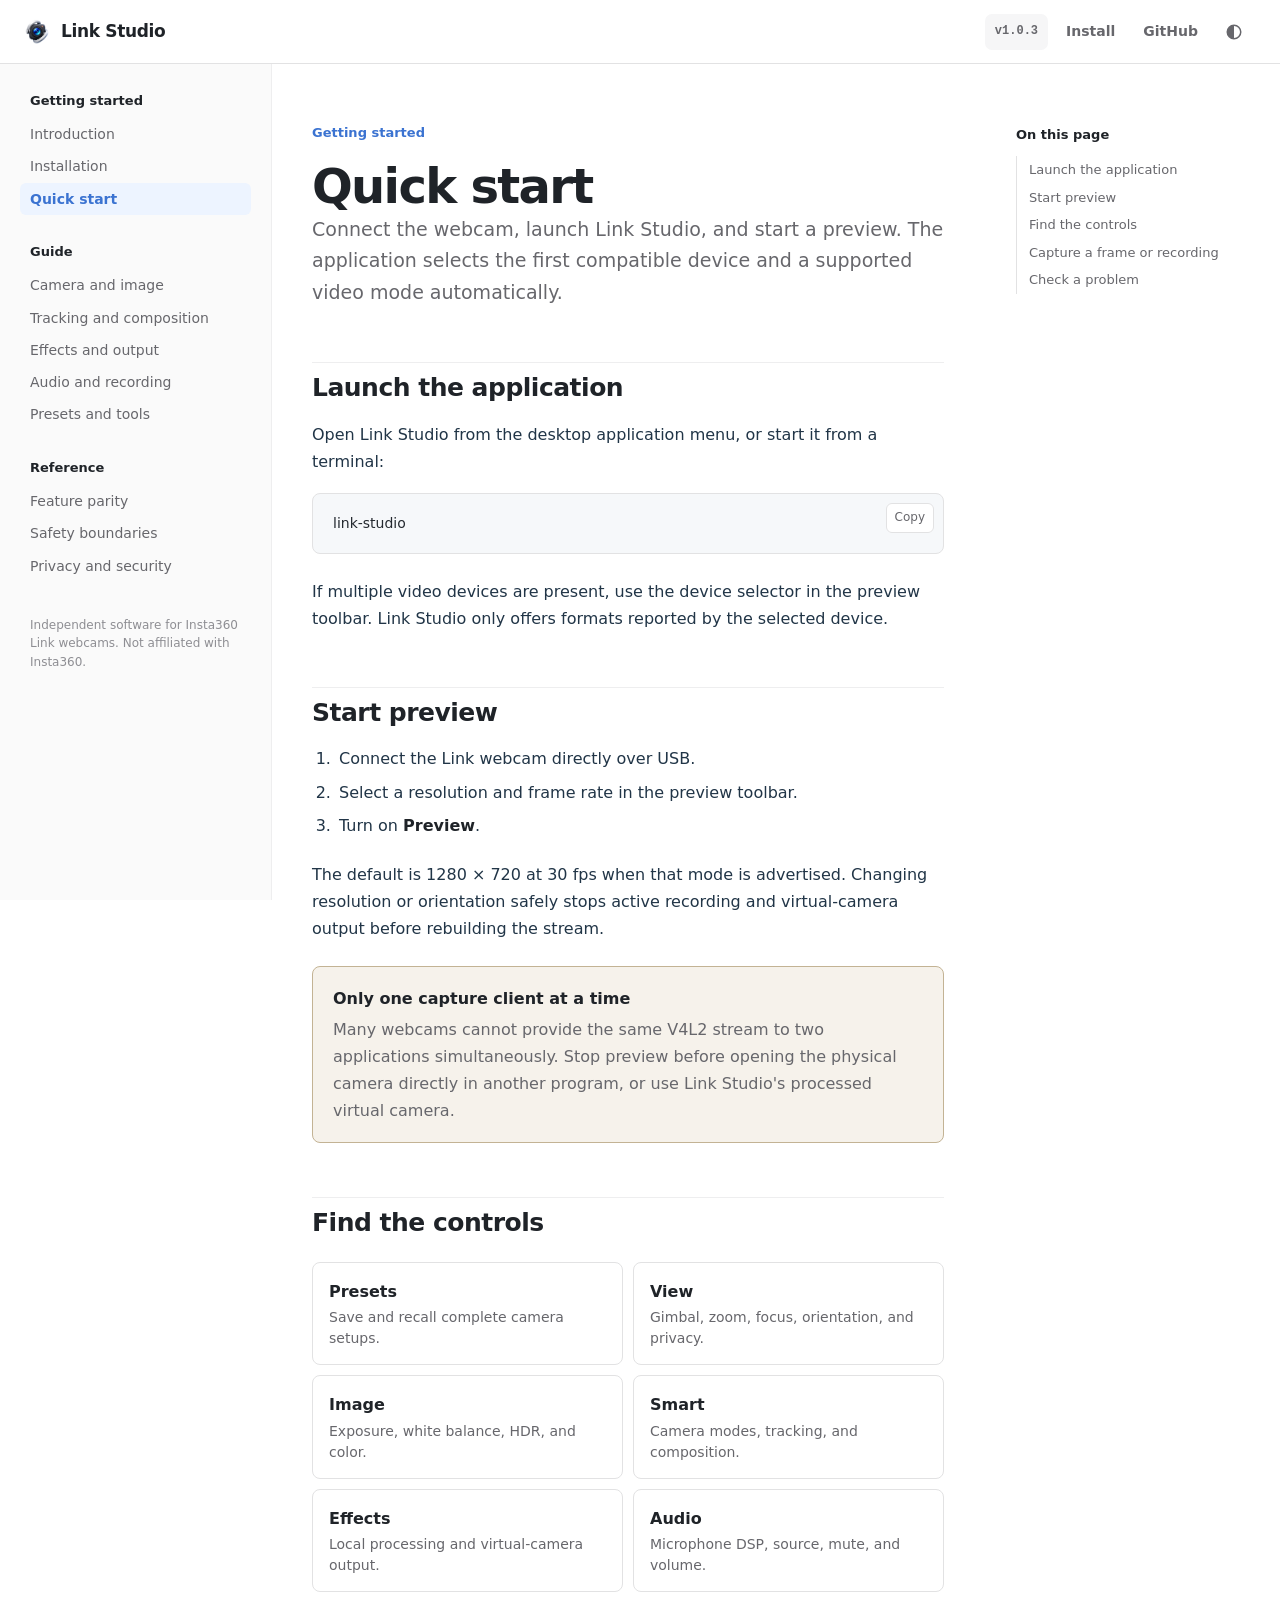
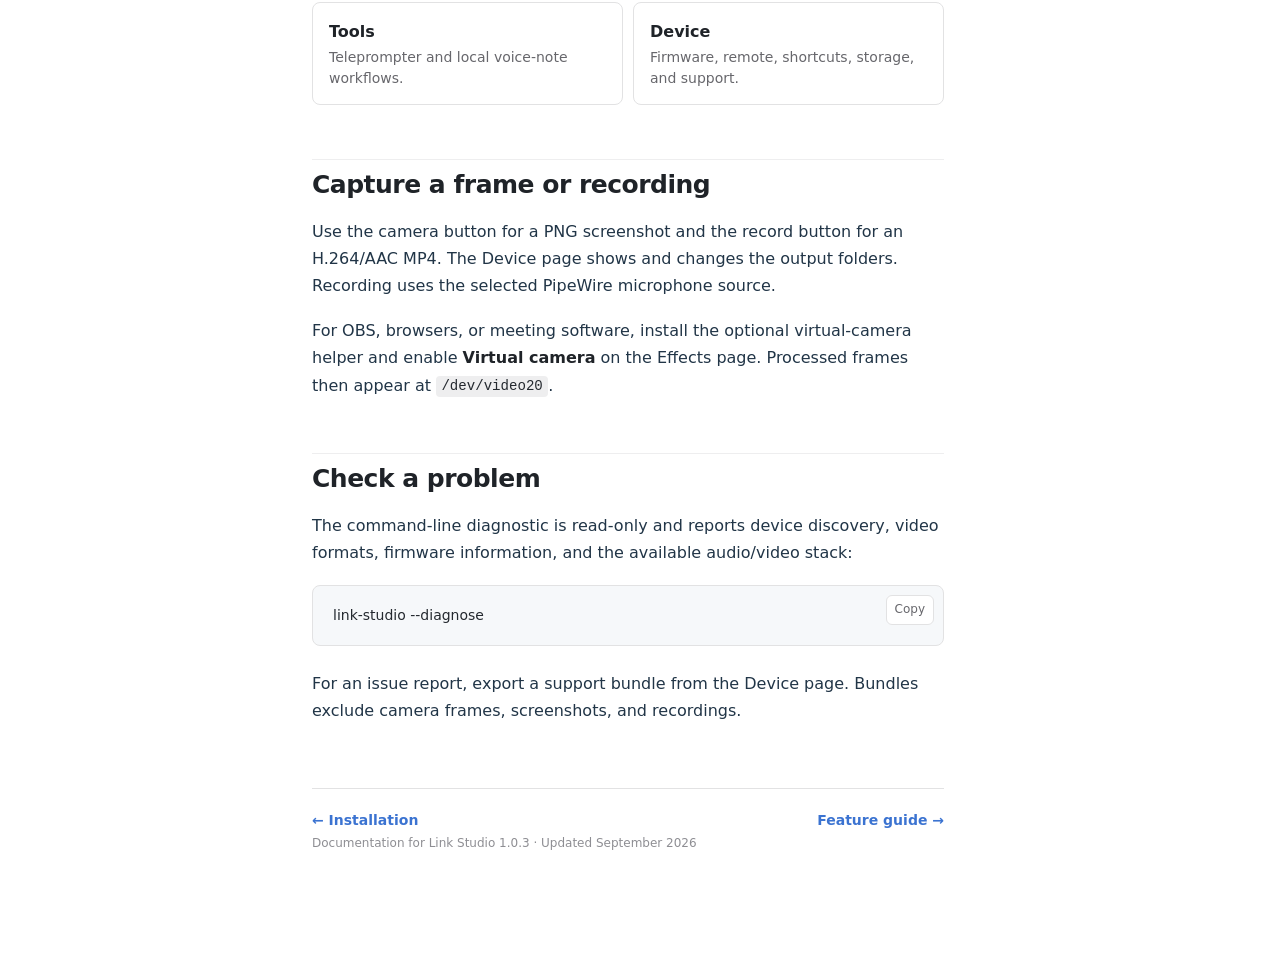
==== commit 579fa3f4: "Add Link Studio application icon" ====
--- a/site/docs/index.html
+++ b/site/docs/index.html
@@ -10,6 +10,7 @@
     <meta property="og:type" content="article">
     <meta property="og:url" content="https://jweaver60.github.io/link-studio/docs/">
     <title>Quick start · Link Studio</title>
+    <link rel="icon" href="../assets/icon.png" type="image/png">
     <link rel="stylesheet" href="../assets/styles.css">
     <script src="../assets/site.js" defer></script>
   </head>
@@ -18,7 +19,7 @@
     <header class="site-header">
       <a class="header-brand" href="../" aria-label="Link Studio documentation home"><span class="brand-mark" aria-hidden="true"></span><span>Link Studio</span></a>
       <div class="header-content">
-        <span class="version-pill">v1.0.2</span>
+        <span class="version-pill">v1.0.3</span>
         <a class="header-link" href="installation.html">Install</a>
         <a class="header-link" href="https://github.com/jweaver60/link-studio">GitHub</a>
         <button class="icon-button" type="button" data-theme-toggle aria-label="Change color theme"><svg viewBox="0 0 24 24" aria-hidden="true"><path d="M12 2a10 10 0 1 0 10 10A10.01 10.01 0 0 0 12 2Zm0 18V4a8 8 0 0 1 0 16Z"/></svg></button>
@@ -83,7 +84,7 @@
             <p>For an issue report, export a support bundle from the Device page. Bundles exclude camera frames, screenshots, and recordings.</p>
 
             <nav class="page-nav" aria-label="Previous and next pages"><a href="installation.html">← Installation</a><a href="features.html">Feature guide →</a></nav>
-            <p class="page-footer">Documentation for Link Studio 1.0.2 · Updated August 2026</p>
+            <p class="page-footer">Documentation for Link Studio 1.0.3 · Updated September 2026</p>
           </article>
           <aside class="page-toc" aria-label="On this page"><h2>On this page</h2><a href="#launch">Launch the application</a><a href="#preview">Start preview</a><a href="#controls">Find the controls</a><a href="#capture">Capture a frame or recording</a><a href="#diagnose">Check a problem</a></aside>
         </div>
--- a/site/assets/styles.css
+++ b/site/assets/styles.css
@@ -128,29 +128,8 @@
 .brand-mark {
   width: 26px;
   height: 26px;
-  position: relative;
   flex: 0 0 auto;
-  border: 2px solid var(--accent);
-  border-radius: 8px;
-}
-.brand-mark::before {
-  content: "";
-  position: absolute;
-  width: 8px;
-  height: 8px;
-  inset: 7px;
-  border: 2px solid var(--accent);
-  border-radius: 50%;
-}
-.brand-mark::after {
-  content: "";
-  position: absolute;
-  width: 4px;
-  height: 4px;
-  top: 4px;
-  right: 4px;
-  border-radius: 50%;
-  background: var(--accent);
+  background: url("icon.png") center / contain no-repeat;
 }
 .header-content {
   height: 100%;
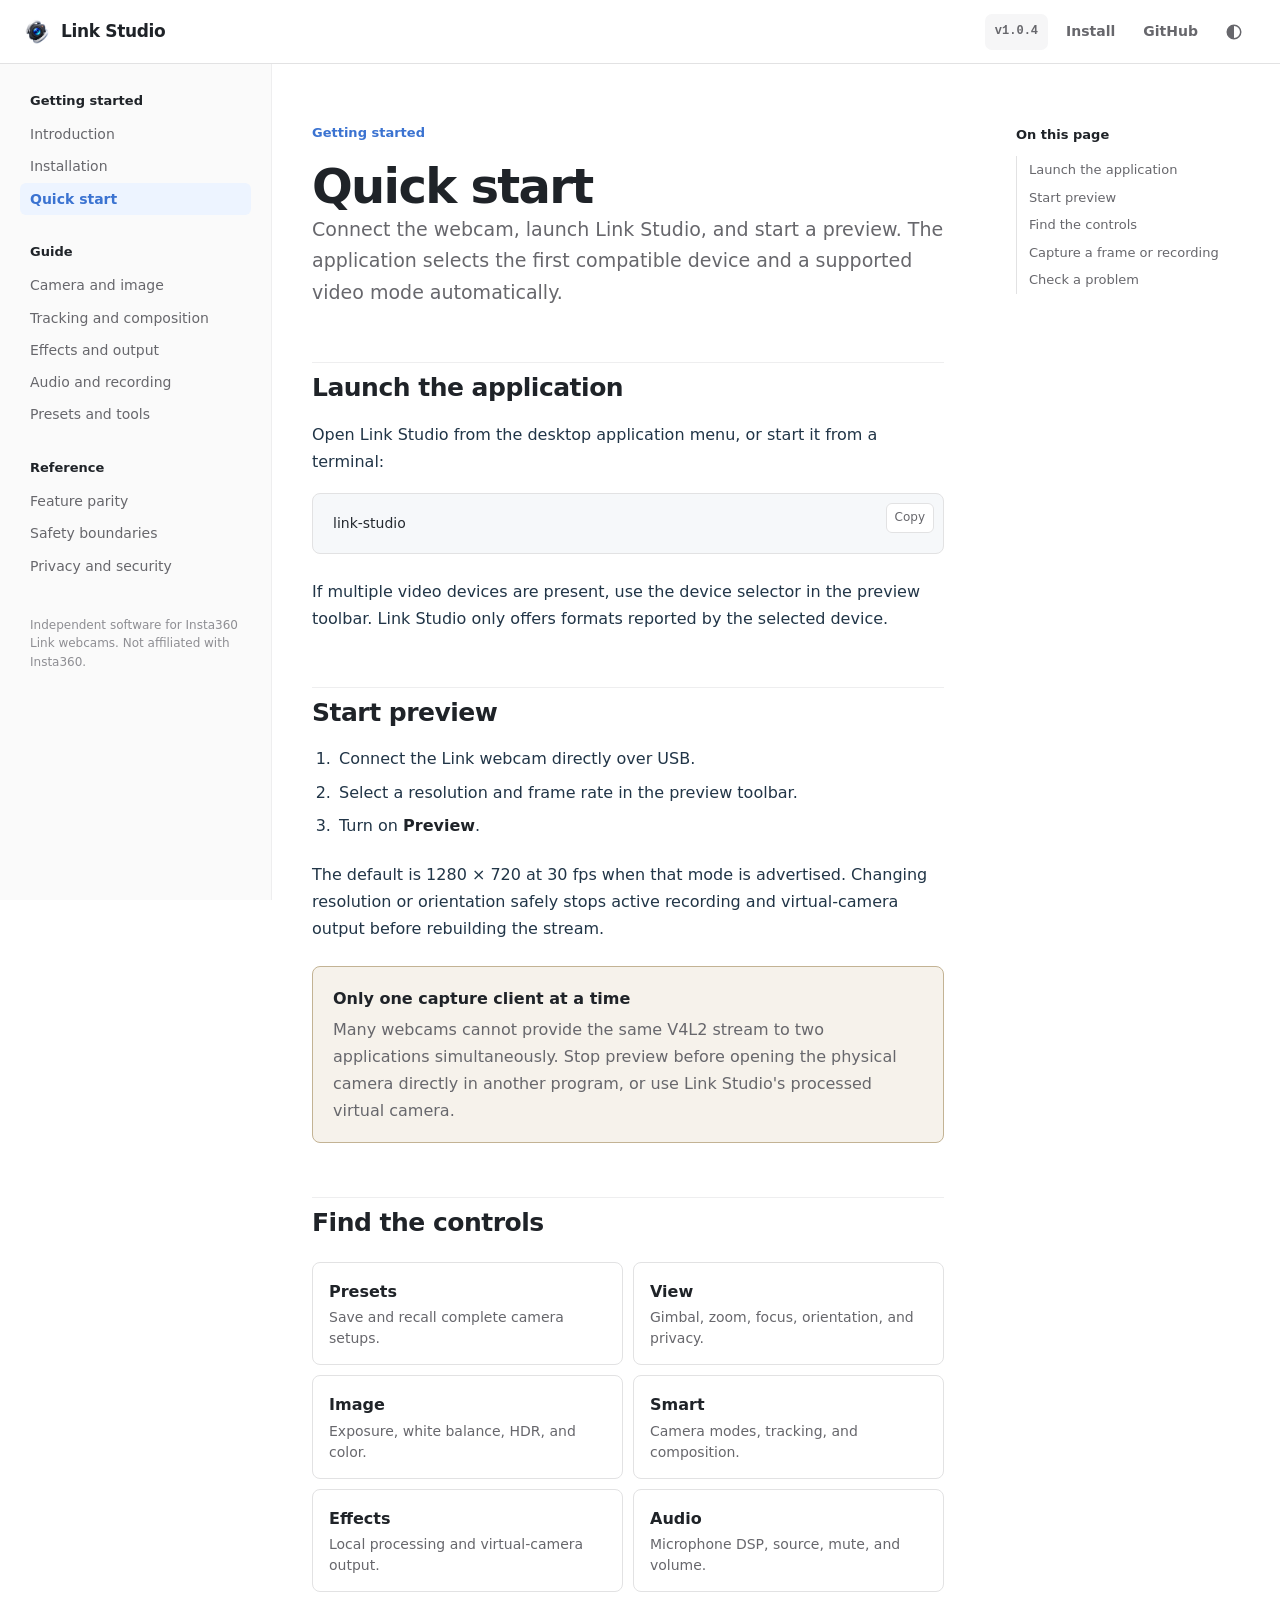
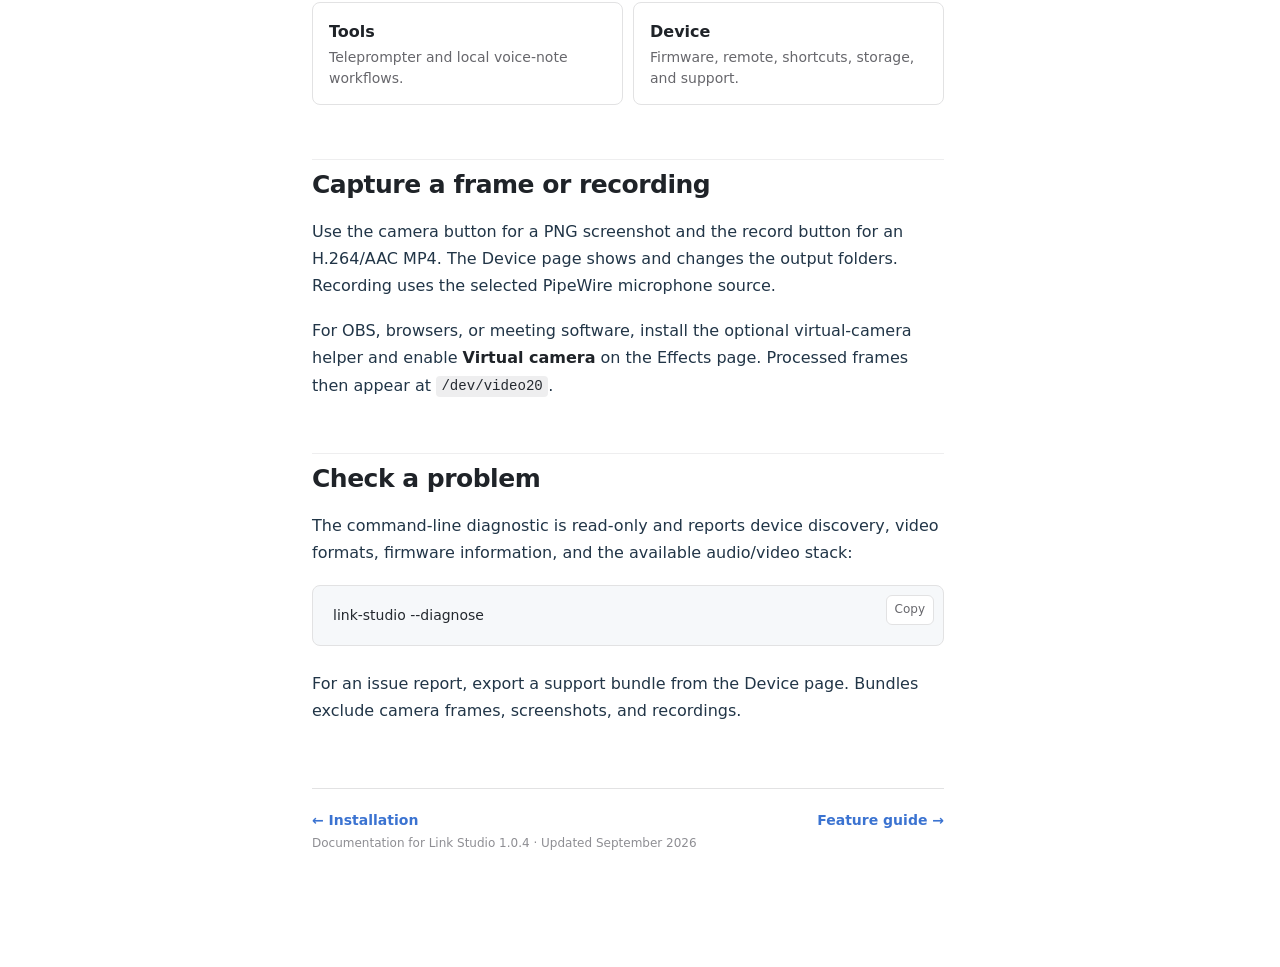
==== commit a15bf2ab: "Harden user icon installation" ====
--- a/site/docs/index.html
+++ b/site/docs/index.html
@@ -19,7 +19,7 @@
     <header class="site-header">
       <a class="header-brand" href="../" aria-label="Link Studio documentation home"><span class="brand-mark" aria-hidden="true"></span><span>Link Studio</span></a>
       <div class="header-content">
-        <span class="version-pill">v1.0.3</span>
+        <span class="version-pill">v1.0.4</span>
         <a class="header-link" href="installation.html">Install</a>
         <a class="header-link" href="https://github.com/jweaver60/link-studio">GitHub</a>
         <button class="icon-button" type="button" data-theme-toggle aria-label="Change color theme"><svg viewBox="0 0 24 24" aria-hidden="true"><path d="M12 2a10 10 0 1 0 10 10A10.01 10.01 0 0 0 12 2Zm0 18V4a8 8 0 0 1 0 16Z"/></svg></button>
@@ -84,7 +84,7 @@
             <p>For an issue report, export a support bundle from the Device page. Bundles exclude camera frames, screenshots, and recordings.</p>
 
             <nav class="page-nav" aria-label="Previous and next pages"><a href="installation.html">← Installation</a><a href="features.html">Feature guide →</a></nav>
-            <p class="page-footer">Documentation for Link Studio 1.0.3 · Updated September 2026</p>
+            <p class="page-footer">Documentation for Link Studio 1.0.4 · Updated September 2026</p>
           </article>
           <aside class="page-toc" aria-label="On this page"><h2>On this page</h2><a href="#launch">Launch the application</a><a href="#preview">Start preview</a><a href="#controls">Find the controls</a><a href="#capture">Capture a frame or recording</a><a href="#diagnose">Check a problem</a></aside>
         </div>
